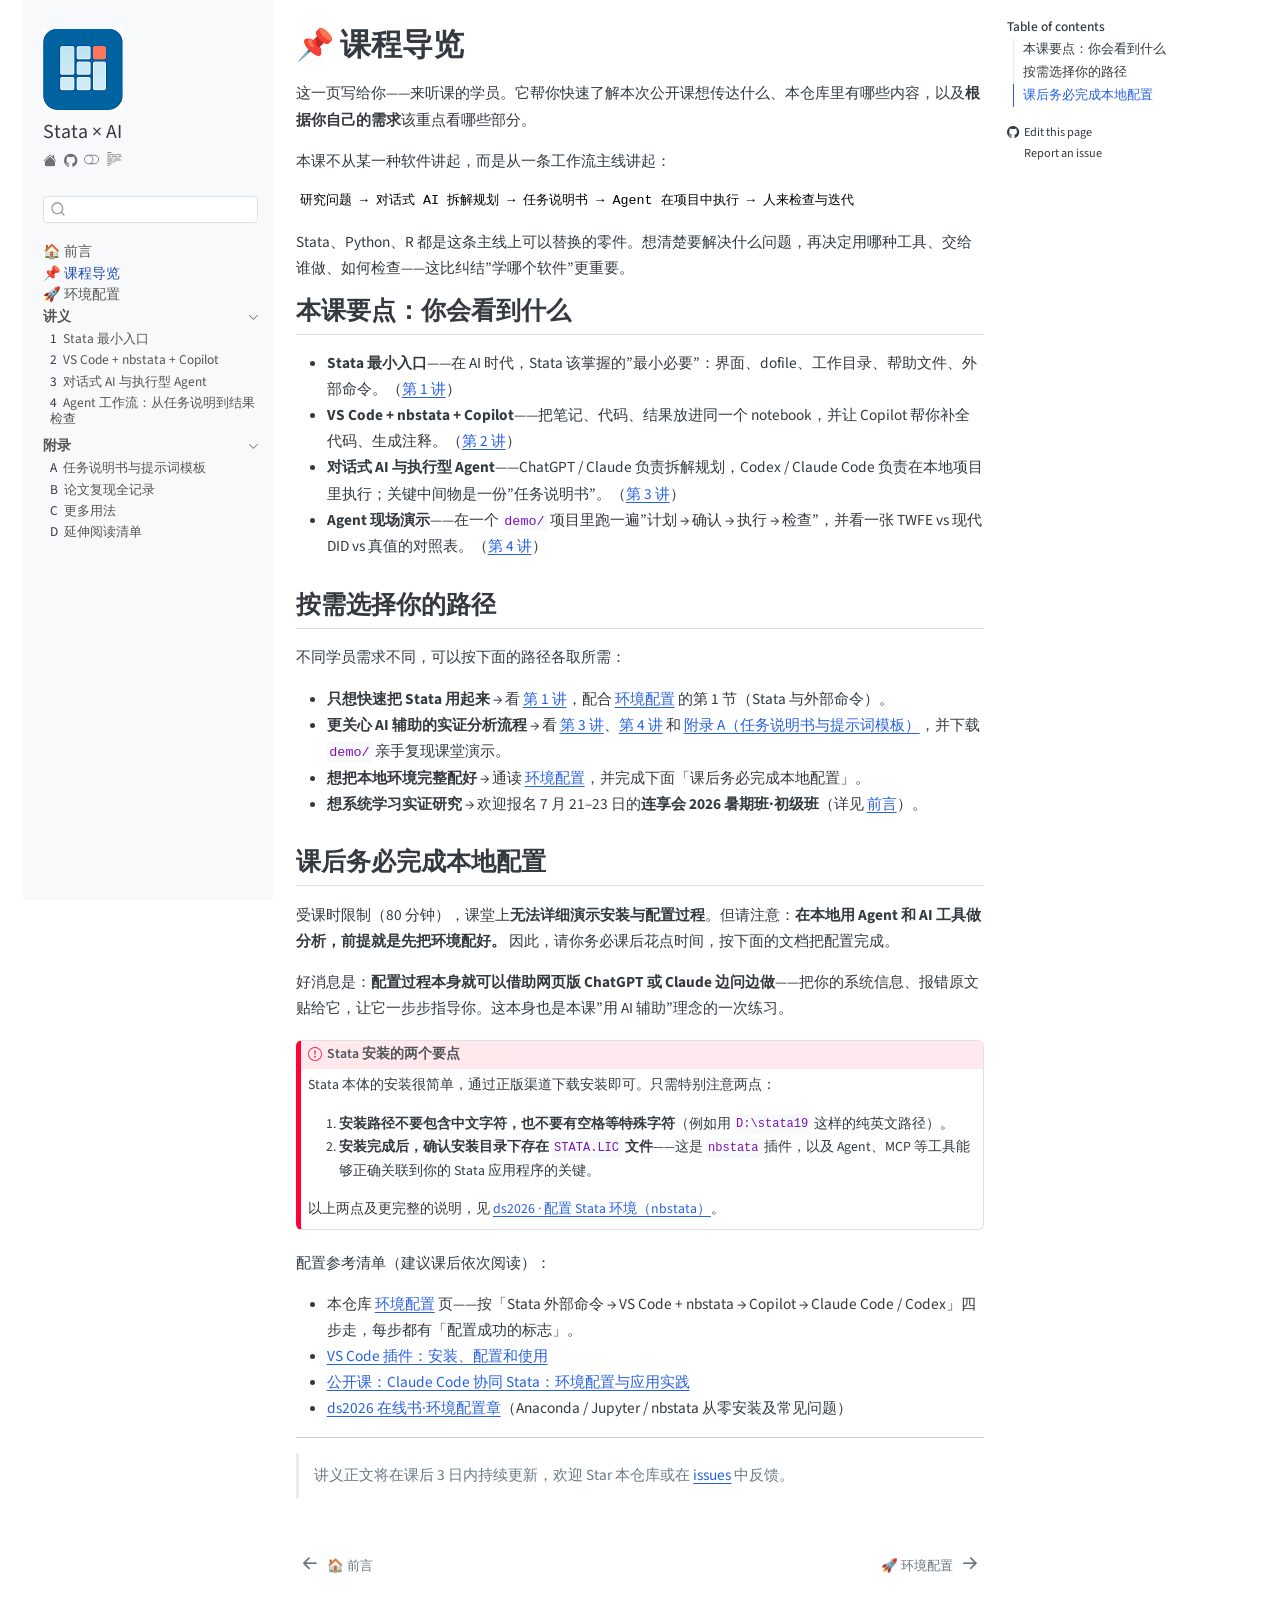
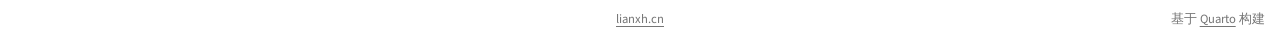
==== docs/outline.html @ dc7266e6 "render：更新 docs（导览/封面/01-04 改稿） Co-Authored-By: Claude Opus 4.8 (1M context) <noreply@anthropic.com>" ====
<!DOCTYPE html>
<html xmlns="http://www.w3.org/1999/xhtml" lang="en" xml:lang="en"><head>

<meta charset="utf-8">
<meta name="generator" content="quarto-1.6.39">

<meta name="viewport" content="width=device-width, initial-scale=1.0, user-scalable=yes">


<title>📌 课程导览 – Stata 简介与 AI 辅助实证</title>
<style>
code{white-space: pre-wrap;}
span.smallcaps{font-variant: small-caps;}
div.columns{display: flex; gap: min(4vw, 1.5em);}
div.column{flex: auto; overflow-x: auto;}
div.hanging-indent{margin-left: 1.5em; text-indent: -1.5em;}
ul.task-list{list-style: none;}
ul.task-list li input[type="checkbox"] {
  width: 0.8em;
  margin: 0 0.8em 0.2em -1em; /* quarto-specific, see https://github.com/quarto-dev/quarto-cli/issues/4556 */ 
  vertical-align: middle;
}
</style>


<script src="site_libs/quarto-nav/quarto-nav.js"></script>
<script src="site_libs/quarto-nav/headroom.min.js"></script>
<script src="site_libs/clipboard/clipboard.min.js"></script>
<script src="site_libs/quarto-search/autocomplete.umd.js"></script>
<script src="site_libs/quarto-search/fuse.min.js"></script>
<script src="site_libs/quarto-search/quarto-search.js"></script>
<meta name="quarto:offset" content="./">
<link href="./settings.html" rel="next">
<link href="./index.html" rel="prev">
<link href="./images/book-logo.png" rel="icon" type="image/png">
<script src="site_libs/quarto-html/quarto.js"></script>
<script src="site_libs/quarto-html/popper.min.js"></script>
<script src="site_libs/quarto-html/tippy.umd.min.js"></script>
<script src="site_libs/quarto-html/anchor.min.js"></script>
<link href="site_libs/quarto-html/tippy.css" rel="stylesheet">
<link href="site_libs/quarto-html/quarto-syntax-highlighting-e8fb9d25728d58bfeac61b497e4a6629.css" rel="stylesheet" class="quarto-color-scheme" id="quarto-text-highlighting-styles">
<link href="site_libs/quarto-html/quarto-syntax-highlighting-dark-57a92833092fd6dc0d7710b6bdfff9c5.css" rel="prefetch" class="quarto-color-scheme quarto-color-alternate" id="quarto-text-highlighting-styles">
<script src="site_libs/bootstrap/bootstrap.min.js"></script>
<link href="site_libs/bootstrap/bootstrap-icons.css" rel="stylesheet">
<link href="site_libs/bootstrap/bootstrap-7ef202e96c563d31d9e5226e4d6cabf9.min.css" rel="stylesheet" append-hash="true" class="quarto-color-scheme" id="quarto-bootstrap" data-mode="light">
<link href="site_libs/bootstrap/bootstrap-dark-490ba4e843cb1303a232ed0c676384f2.min.css" rel="prefetch" append-hash="true" class="quarto-color-scheme quarto-color-alternate" id="quarto-bootstrap" data-mode="dark">
<script id="quarto-search-options" type="application/json">{
  "location": "sidebar",
  "copy-button": false,
  "collapse-after": 3,
  "panel-placement": "start",
  "type": "textbox",
  "limit": 50,
  "keyboard-shortcut": [
    "f",
    "/",
    "s"
  ],
  "show-item-context": false,
  "language": {
    "search-no-results-text": "No results",
    "search-matching-documents-text": "matching documents",
    "search-copy-link-title": "Copy link to search",
    "search-hide-matches-text": "Hide additional matches",
    "search-more-match-text": "more match in this document",
    "search-more-matches-text": "more matches in this document",
    "search-clear-button-title": "Clear",
    "search-text-placeholder": "",
    "search-detached-cancel-button-title": "Cancel",
    "search-submit-button-title": "Submit",
    "search-label": "Search"
  }
}</script>


<link rel="stylesheet" href="styles.css">
</head>

<body class="nav-sidebar floating">

<div id="quarto-search-results"></div>
  <header id="quarto-header" class="headroom fixed-top">
  <nav class="quarto-secondary-nav">
    <div class="container-fluid d-flex">
      <button type="button" class="quarto-btn-toggle btn" data-bs-toggle="collapse" role="button" data-bs-target=".quarto-sidebar-collapse-item" aria-controls="quarto-sidebar" aria-expanded="false" aria-label="Toggle sidebar navigation" onclick="if (window.quartoToggleHeadroom) { window.quartoToggleHeadroom(); }">
        <i class="bi bi-layout-text-sidebar-reverse"></i>
      </button>
        <nav class="quarto-page-breadcrumbs" aria-label="breadcrumb"><ol class="breadcrumb"><li class="breadcrumb-item"><a href="./outline.html">📌 课程导览</a></li></ol></nav>
        <a class="flex-grow-1" role="navigation" data-bs-toggle="collapse" data-bs-target=".quarto-sidebar-collapse-item" aria-controls="quarto-sidebar" aria-expanded="false" aria-label="Toggle sidebar navigation" onclick="if (window.quartoToggleHeadroom) { window.quartoToggleHeadroom(); }">      
        </a>
      <button type="button" class="btn quarto-search-button" aria-label="Search" onclick="window.quartoOpenSearch();">
        <i class="bi bi-search"></i>
      </button>
    </div>
  </nav>
</header>
<!-- content -->
<div id="quarto-content" class="quarto-container page-columns page-rows-contents page-layout-article">
<!-- sidebar -->
  <nav id="quarto-sidebar" class="sidebar collapse collapse-horizontal quarto-sidebar-collapse-item sidebar-navigation floating overflow-auto">
    <div class="pt-lg-2 mt-2 text-left sidebar-header sidebar-header-stacked">
      <a href="https://lianxhcn.github.io/stata-ai/" class="sidebar-logo-link">
      <img src="./images/book-logo.png" alt="" class="sidebar-logo py-0 d-lg-inline d-none">
      </a>
    <div class="sidebar-title mb-0 py-0">
      <a href="./">Stata × AI</a> 
        <div class="sidebar-tools-main tools-wide">
    <a href="https://www.lianxh.cn" title="" class="quarto-navigation-tool px-1" aria-label=""><i class="bi bi-house-fill"></i></a>
    <a href="https://github.com/lianxhcn/stata-ai" title="Source Code" class="quarto-navigation-tool px-1" aria-label="Source Code"><i class="bi bi-github"></i></a>
  <a href="" class="quarto-color-scheme-toggle quarto-navigation-tool  px-1" onclick="window.quartoToggleColorScheme(); return false;" title="Toggle dark mode"><i class="bi"></i></a>
  <a href="" class="quarto-reader-toggle quarto-navigation-tool px-1" onclick="window.quartoToggleReader(); return false;" title="Toggle reader mode">
  <div class="quarto-reader-toggle-btn">
  <i class="bi"></i>
  </div>
</a>
</div>
    </div>
      </div>
        <div class="mt-2 flex-shrink-0 align-items-center">
        <div class="sidebar-search">
        <div id="quarto-search" class="" title="Search"></div>
        </div>
        </div>
    <div class="sidebar-menu-container"> 
    <ul class="list-unstyled mt-1">
        <li class="sidebar-item">
  <div class="sidebar-item-container"> 
  <a href="./index.html" class="sidebar-item-text sidebar-link">
 <span class="menu-text">🏠 前言</span></a>
  </div>
</li>
        <li class="sidebar-item">
  <div class="sidebar-item-container"> 
  <a href="./outline.html" class="sidebar-item-text sidebar-link active">
 <span class="menu-text">📌 课程导览</span></a>
  </div>
</li>
        <li class="sidebar-item">
  <div class="sidebar-item-container"> 
  <a href="./settings.html" class="sidebar-item-text sidebar-link">
 <span class="menu-text">🚀 环境配置</span></a>
  </div>
</li>
        <li class="sidebar-item sidebar-item-section">
      <div class="sidebar-item-container"> 
            <a class="sidebar-item-text sidebar-link text-start" data-bs-toggle="collapse" data-bs-target="#quarto-sidebar-section-1" role="navigation" aria-expanded="true">
 <span class="menu-text"><strong>讲义</strong></span></a>
          <a class="sidebar-item-toggle text-start" data-bs-toggle="collapse" data-bs-target="#quarto-sidebar-section-1" role="navigation" aria-expanded="true" aria-label="Toggle section">
            <i class="bi bi-chevron-right ms-2"></i>
          </a> 
      </div>
      <ul id="quarto-sidebar-section-1" class="collapse list-unstyled sidebar-section depth1 show">  
          <li class="sidebar-item">
  <div class="sidebar-item-container"> 
  <a href="./lectures/01_stata_basics.html" class="sidebar-item-text sidebar-link">
 <span class="menu-text"><span class="chapter-number">1</span>&nbsp; <span class="chapter-title">Stata 最小入口</span></span></a>
  </div>
</li>
          <li class="sidebar-item">
  <div class="sidebar-item-container"> 
  <a href="./lectures/02_vscode_nbstata.html" class="sidebar-item-text sidebar-link">
 <span class="menu-text"><span class="chapter-number">2</span>&nbsp; <span class="chapter-title">VS Code + nbstata + Copilot</span></span></a>
  </div>
</li>
          <li class="sidebar-item">
  <div class="sidebar-item-container"> 
  <a href="./lectures/03_ai_vs_agent.html" class="sidebar-item-text sidebar-link">
 <span class="menu-text"><span class="chapter-number">3</span>&nbsp; <span class="chapter-title">对话式 AI 与执行型 Agent</span></span></a>
  </div>
</li>
          <li class="sidebar-item">
  <div class="sidebar-item-container"> 
  <a href="./lectures/04_agent_workflow.html" class="sidebar-item-text sidebar-link">
 <span class="menu-text"><span class="chapter-number">4</span>&nbsp; <span class="chapter-title">Agent 工作流：从任务说明到结果检查</span></span></a>
  </div>
</li>
      </ul>
  </li>
        <li class="sidebar-item sidebar-item-section">
      <div class="sidebar-item-container"> 
            <a class="sidebar-item-text sidebar-link text-start" data-bs-toggle="collapse" data-bs-target="#quarto-sidebar-section-2" role="navigation" aria-expanded="true">
 <span class="menu-text">附录</span></a>
          <a class="sidebar-item-toggle text-start" data-bs-toggle="collapse" data-bs-target="#quarto-sidebar-section-2" role="navigation" aria-expanded="true" aria-label="Toggle section">
            <i class="bi bi-chevron-right ms-2"></i>
          </a> 
      </div>
      <ul id="quarto-sidebar-section-2" class="collapse list-unstyled sidebar-section depth1 show">  
          <li class="sidebar-item">
  <div class="sidebar-item-container"> 
  <a href="./appendix/A_prompt_templates.html" class="sidebar-item-text sidebar-link">
 <span class="menu-text"><span class="chapter-number">A</span>&nbsp; <span class="chapter-title">任务说明书与提示词模板</span></span></a>
  </div>
</li>
          <li class="sidebar-item">
  <div class="sidebar-item-container"> 
  <a href="./appendix/B_replication.html" class="sidebar-item-text sidebar-link">
 <span class="menu-text"><span class="chapter-number">B</span>&nbsp; <span class="chapter-title">论文复现全记录</span></span></a>
  </div>
</li>
          <li class="sidebar-item">
  <div class="sidebar-item-container"> 
  <a href="./appendix/C_more_usage.html" class="sidebar-item-text sidebar-link">
 <span class="menu-text"><span class="chapter-number">C</span>&nbsp; <span class="chapter-title">更多用法</span></span></a>
  </div>
</li>
          <li class="sidebar-item">
  <div class="sidebar-item-container"> 
  <a href="./appendix/D_reading_list.html" class="sidebar-item-text sidebar-link">
 <span class="menu-text"><span class="chapter-number">D</span>&nbsp; <span class="chapter-title">延伸阅读清单</span></span></a>
  </div>
</li>
      </ul>
  </li>
    </ul>
    </div>
</nav>
<div id="quarto-sidebar-glass" class="quarto-sidebar-collapse-item" data-bs-toggle="collapse" data-bs-target=".quarto-sidebar-collapse-item"></div>
<!-- margin-sidebar -->
    <div id="quarto-margin-sidebar" class="sidebar margin-sidebar">
        <nav id="TOC" role="doc-toc" class="toc-active">
    <h2 id="toc-title">Table of contents</h2>
   
  <ul>
  <li><a href="#本课要点你会看到什么" id="toc-本课要点你会看到什么" class="nav-link active" data-scroll-target="#本课要点你会看到什么">本课要点：你会看到什么</a></li>
  <li><a href="#按需选择你的路径" id="toc-按需选择你的路径" class="nav-link" data-scroll-target="#按需选择你的路径">按需选择你的路径</a></li>
  <li><a href="#课后务必完成本地配置" id="toc-课后务必完成本地配置" class="nav-link" data-scroll-target="#课后务必完成本地配置">课后务必完成本地配置</a></li>
  </ul>
<div class="toc-actions"><ul><li><a href="https://github.com/lianxhcn/stata-ai/edit/main/outline.qmd" class="toc-action"><i class="bi bi-github"></i>Edit this page</a></li><li><a href="https://github.com/lianxhcn/stata-ai/issues/new" class="toc-action"><i class="bi empty"></i>Report an issue</a></li></ul></div></nav>
    </div>
<!-- main -->
<main class="content" id="quarto-document-content">

<header id="title-block-header" class="quarto-title-block default">
<div class="quarto-title">
<h1 class="title">📌 课程导览</h1>
</div>



<div class="quarto-title-meta">

    
  
    
  </div>
  


</header>


<p>这一页写给你——来听课的学员。它帮你快速了解本次公开课想传达什么、本仓库里有哪些内容，以及<strong>根据你自己的需求</strong>该重点看哪些部分。</p>
<p>本课不从某一种软件讲起，而是从一条工作流主线讲起：</p>
<pre class="text"><code>研究问题 → 对话式 AI 拆解规划 → 任务说明书 → Agent 在项目中执行 → 人来检查与迭代</code></pre>
<p>Stata、Python、R 都是这条主线上可以替换的零件。想清楚要解决什么问题，再决定用哪种工具、交给谁做、如何检查——这比纠结”学哪个软件”更重要。</p>
<section id="本课要点你会看到什么" class="level2">
<h2 class="anchored" data-anchor-id="本课要点你会看到什么">本课要点：你会看到什么</h2>
<ul>
<li><strong>Stata 最小入口</strong>——在 AI 时代，Stata 该掌握的”最小必要”：界面、dofile、工作目录、帮助文件、外部命令。（<a href="./lectures/01_stata_basics.html">第 1 讲</a>）</li>
<li><strong>VS Code + nbstata + Copilot</strong>——把笔记、代码、结果放进同一个 notebook，并让 Copilot 帮你补全代码、生成注释。（<a href="./lectures/02_vscode_nbstata.html">第 2 讲</a>）</li>
<li><strong>对话式 AI 与执行型 Agent</strong>——ChatGPT / Claude 负责拆解规划，Codex / Claude Code 负责在本地项目里执行；关键中间物是一份”任务说明书”。（<a href="./lectures/03_ai_vs_agent.html">第 3 讲</a>）</li>
<li><strong>Agent 现场演示</strong>——在一个 <code>demo/</code> 项目里跑一遍”计划 → 确认 → 执行 → 检查”，并看一张 TWFE vs 现代 DID vs 真值的对照表。（<a href="./lectures/04_agent_workflow.html">第 4 讲</a>）</li>
</ul>
</section>
<section id="按需选择你的路径" class="level2">
<h2 class="anchored" data-anchor-id="按需选择你的路径">按需选择你的路径</h2>
<p>不同学员需求不同，可以按下面的路径各取所需：</p>
<ul>
<li><strong>只想快速把 Stata 用起来</strong> → 看 <a href="./lectures/01_stata_basics.html">第 1 讲</a>，配合 <a href="./settings.html">环境配置</a> 的第 1 节（Stata 与外部命令）。</li>
<li><strong>更关心 AI 辅助的实证分析流程</strong> → 看 <a href="./lectures/03_ai_vs_agent.html">第 3 讲</a>、<a href="./lectures/04_agent_workflow.html">第 4 讲</a> 和 <a href="./appendix/A_prompt_templates.html">附录 A（任务说明书与提示词模板）</a>，并下载 <code>demo/</code> 亲手复现课堂演示。</li>
<li><strong>想把本地环境完整配好</strong> → 通读 <a href="./settings.html">环境配置</a>，并完成下面「课后务必完成本地配置」。</li>
<li><strong>想系统学习实证研究</strong> → 欢迎报名 7 月 21–23 日的<strong>连享会 2026 暑期班·初级班</strong>（详见 <a href="./index.html">前言</a>）。</li>
</ul>
</section>
<section id="课后务必完成本地配置" class="level2">
<h2 class="anchored" data-anchor-id="课后务必完成本地配置">课后务必完成本地配置</h2>
<p>受课时限制（80 分钟），课堂上<strong>无法详细演示安装与配置过程</strong>。但请注意：<strong>在本地用 Agent 和 AI 工具做分析，前提就是先把环境配好。</strong> 因此，请你务必课后花点时间，按下面的文档把配置完成。</p>
<p>好消息是：<strong>配置过程本身就可以借助网页版 ChatGPT 或 Claude 边问边做</strong>——把你的系统信息、报错原文贴给它，让它一步步指导你。这本身也是本课”用 AI 辅助”理念的一次练习。</p>
<div class="callout callout-style-default callout-important callout-titled">
<div class="callout-header d-flex align-content-center">
<div class="callout-icon-container">
<i class="callout-icon"></i>
</div>
<div class="callout-title-container flex-fill">
Stata 安装的两个要点
</div>
</div>
<div class="callout-body-container callout-body">
<p>Stata 本体的安装很简单，通过正版渠道下载安装即可。只需特别注意两点：</p>
<ol type="1">
<li><strong>安装路径不要包含中文字符，也不要有空格等特殊字符</strong>（例如用 <code>D:\stata19</code> 这样的纯英文路径）。</li>
<li><strong>安装完成后，确认安装目录下存在 <code>STATA.LIC</code> 文件</strong>——这是 <code>nbstata</code> 插件，以及 Agent、MCP 等工具能够正确关联到你的 Stata 应用程序的关键。</li>
</ol>
<p>以上两点及更完整的说明，见 <a href="https://lianxhcn.github.io/ds2026/Lecture/00-setup/01_01_install_anaconda.html#%E9%85%8D%E7%BD%AE-stata-%E7%8E%AF%E5%A2%83nbstata">ds2026 · 配置 Stata 环境（nbstata）</a>。</p>
</div>
</div>
<p>配置参考清单（建议课后依次阅读）：</p>
<ul>
<li>本仓库 <a href="./settings.html">环境配置</a> 页——按「Stata 外部命令 → VS Code + nbstata → Copilot → Claude Code / Codex」四步走，每步都有「配置成功的标志」。</li>
<li><a href="https://www.lianxh.cn/details/1490.html">VS Code 插件：安装、配置和使用</a></li>
<li><a href="https://www.lianxh.cn/details/1767.html">公开课：Claude Code 协同 Stata：环境配置与应用实践</a></li>
<li><a href="https://lianxhcn.github.io/ds2026/">ds2026 在线书·环境配置章</a>（Anaconda / Jupyter / nbstata 从零安装及常见问题）</li>
</ul>
<hr>
<blockquote class="blockquote">
<p>讲义正文将在课后 3 日内持续更新，欢迎 Star 本仓库或在 <a href="https://github.com/lianxhcn/stata-ai/issues">issues</a> 中反馈。</p>
</blockquote>


</section>

</main> <!-- /main -->
<script id="quarto-html-after-body" type="application/javascript">
window.document.addEventListener("DOMContentLoaded", function (event) {
  const toggleBodyColorMode = (bsSheetEl) => {
    const mode = bsSheetEl.getAttribute("data-mode");
    const bodyEl = window.document.querySelector("body");
    if (mode === "dark") {
      bodyEl.classList.add("quarto-dark");
      bodyEl.classList.remove("quarto-light");
    } else {
      bodyEl.classList.add("quarto-light");
      bodyEl.classList.remove("quarto-dark");
    }
  }
  const toggleBodyColorPrimary = () => {
    const bsSheetEl = window.document.querySelector("link#quarto-bootstrap");
    if (bsSheetEl) {
      toggleBodyColorMode(bsSheetEl);
    }
  }
  toggleBodyColorPrimary();  
  const disableStylesheet = (stylesheets) => {
    for (let i=0; i < stylesheets.length; i++) {
      const stylesheet = stylesheets[i];
      stylesheet.rel = 'prefetch';
    }
  }
  const enableStylesheet = (stylesheets) => {
    for (let i=0; i < stylesheets.length; i++) {
      const stylesheet = stylesheets[i];
      stylesheet.rel = 'stylesheet';
    }
  }
  const manageTransitions = (selector, allowTransitions) => {
    const els = window.document.querySelectorAll(selector);
    for (let i=0; i < els.length; i++) {
      const el = els[i];
      if (allowTransitions) {
        el.classList.remove('notransition');
      } else {
        el.classList.add('notransition');
      }
    }
  }
  const toggleGiscusIfUsed = (isAlternate, darkModeDefault) => {
    const baseTheme = document.querySelector('#giscus-base-theme')?.value ?? 'light';
    const alternateTheme = document.querySelector('#giscus-alt-theme')?.value ?? 'dark';
    let newTheme = '';
    if(darkModeDefault) {
      newTheme = isAlternate ? baseTheme : alternateTheme;
    } else {
      newTheme = isAlternate ? alternateTheme : baseTheme;
    }
    const changeGiscusTheme = () => {
      // From: https://github.com/giscus/giscus/issues/336
      const sendMessage = (message) => {
        const iframe = document.querySelector('iframe.giscus-frame');
        if (!iframe) return;
        iframe.contentWindow.postMessage({ giscus: message }, 'https://giscus.app');
      }
      sendMessage({
        setConfig: {
          theme: newTheme
        }
      });
    }
    const isGiscussLoaded = window.document.querySelector('iframe.giscus-frame') !== null;
    if (isGiscussLoaded) {
      changeGiscusTheme();
    }
  }
  const toggleColorMode = (alternate) => {
    // Switch the stylesheets
    const alternateStylesheets = window.document.querySelectorAll('link.quarto-color-scheme.quarto-color-alternate');
    manageTransitions('#quarto-margin-sidebar .nav-link', false);
    if (alternate) {
      enableStylesheet(alternateStylesheets);
      for (const sheetNode of alternateStylesheets) {
        if (sheetNode.id === "quarto-bootstrap") {
          toggleBodyColorMode(sheetNode);
        }
      }
    } else {
      disableStylesheet(alternateStylesheets);
      toggleBodyColorPrimary();
    }
    manageTransitions('#quarto-margin-sidebar .nav-link', true);
    // Switch the toggles
    const toggles = window.document.querySelectorAll('.quarto-color-scheme-toggle');
    for (let i=0; i < toggles.length; i++) {
      const toggle = toggles[i];
      if (toggle) {
        if (alternate) {
          toggle.classList.add("alternate");     
        } else {
          toggle.classList.remove("alternate");
        }
      }
    }
    // Hack to workaround the fact that safari doesn't
    // properly recolor the scrollbar when toggling (#1455)
    if (navigator.userAgent.indexOf('Safari') > 0 && navigator.userAgent.indexOf('Chrome') == -1) {
      manageTransitions("body", false);
      window.scrollTo(0, 1);
      setTimeout(() => {
        window.scrollTo(0, 0);
        manageTransitions("body", true);
      }, 40);  
    }
  }
  const isFileUrl = () => { 
    return window.location.protocol === 'file:';
  }
  const hasAlternateSentinel = () => {  
    let styleSentinel = getColorSchemeSentinel();
    if (styleSentinel !== null) {
      return styleSentinel === "alternate";
    } else {
      return false;
    }
  }
  const setStyleSentinel = (alternate) => {
    const value = alternate ? "alternate" : "default";
    if (!isFileUrl()) {
      window.localStorage.setItem("quarto-color-scheme", value);
    } else {
      localAlternateSentinel = value;
    }
  }
  const getColorSchemeSentinel = () => {
    if (!isFileUrl()) {
      const storageValue = window.localStorage.getItem("quarto-color-scheme");
      return storageValue != null ? storageValue : localAlternateSentinel;
    } else {
      return localAlternateSentinel;
    }
  }
  const darkModeDefault = false;
  let localAlternateSentinel = darkModeDefault ? 'alternate' : 'default';
  // Dark / light mode switch
  window.quartoToggleColorScheme = () => {
    // Read the current dark / light value 
    let toAlternate = !hasAlternateSentinel();
    toggleColorMode(toAlternate);
    setStyleSentinel(toAlternate);
    toggleGiscusIfUsed(toAlternate, darkModeDefault);
  };
  // Ensure there is a toggle, if there isn't float one in the top right
  if (window.document.querySelector('.quarto-color-scheme-toggle') === null) {
    const a = window.document.createElement('a');
    a.classList.add('top-right');
    a.classList.add('quarto-color-scheme-toggle');
    a.href = "";
    a.onclick = function() { try { window.quartoToggleColorScheme(); } catch {} return false; };
    const i = window.document.createElement("i");
    i.classList.add('bi');
    a.appendChild(i);
    window.document.body.appendChild(a);
  }
  // Switch to dark mode if need be
  if (hasAlternateSentinel()) {
    toggleColorMode(true);
  } else {
    toggleColorMode(false);
  }
  const icon = "";
  const anchorJS = new window.AnchorJS();
  anchorJS.options = {
    placement: 'right',
    icon: icon
  };
  anchorJS.add('.anchored');
  const isCodeAnnotation = (el) => {
    for (const clz of el.classList) {
      if (clz.startsWith('code-annotation-')) {                     
        return true;
      }
    }
    return false;
  }
  const onCopySuccess = function(e) {
    // button target
    const button = e.trigger;
    // don't keep focus
    button.blur();
    // flash "checked"
    button.classList.add('code-copy-button-checked');
    var currentTitle = button.getAttribute("title");
    button.setAttribute("title", "Copied!");
    let tooltip;
    if (window.bootstrap) {
      button.setAttribute("data-bs-toggle", "tooltip");
      button.setAttribute("data-bs-placement", "left");
      button.setAttribute("data-bs-title", "Copied!");
      tooltip = new bootstrap.Tooltip(button, 
        { trigger: "manual", 
          customClass: "code-copy-button-tooltip",
          offset: [0, -8]});
      tooltip.show();    
    }
    setTimeout(function() {
      if (tooltip) {
        tooltip.hide();
        button.removeAttribute("data-bs-title");
        button.removeAttribute("data-bs-toggle");
        button.removeAttribute("data-bs-placement");
      }
      button.setAttribute("title", currentTitle);
      button.classList.remove('code-copy-button-checked');
    }, 1000);
    // clear code selection
    e.clearSelection();
  }
  const getTextToCopy = function(trigger) {
      const codeEl = trigger.previousElementSibling.cloneNode(true);
      for (const childEl of codeEl.children) {
        if (isCodeAnnotation(childEl)) {
          childEl.remove();
        }
      }
      return codeEl.innerText;
  }
  const clipboard = new window.ClipboardJS('.code-copy-button:not([data-in-quarto-modal])', {
    text: getTextToCopy
  });
  clipboard.on('success', onCopySuccess);
  if (window.document.getElementById('quarto-embedded-source-code-modal')) {
    const clipboardModal = new window.ClipboardJS('.code-copy-button[data-in-quarto-modal]', {
      text: getTextToCopy,
      container: window.document.getElementById('quarto-embedded-source-code-modal')
    });
    clipboardModal.on('success', onCopySuccess);
  }
    var localhostRegex = new RegExp(/^(?:http|https):\/\/localhost\:?[0-9]*\//);
    var mailtoRegex = new RegExp(/^mailto:/);
      var filterRegex = new RegExp("https:\/\/lianxhcn\.github\.io\/stata-ai\/");
    var isInternal = (href) => {
        return filterRegex.test(href) || localhostRegex.test(href) || mailtoRegex.test(href);
    }
    // Inspect non-navigation links and adorn them if external
 	var links = window.document.querySelectorAll('a[href]:not(.nav-link):not(.navbar-brand):not(.toc-action):not(.sidebar-link):not(.sidebar-item-toggle):not(.pagination-link):not(.no-external):not([aria-hidden]):not(.dropdown-item):not(.quarto-navigation-tool):not(.about-link)');
    for (var i=0; i<links.length; i++) {
      const link = links[i];
      if (!isInternal(link.href)) {
        // undo the damage that might have been done by quarto-nav.js in the case of
        // links that we want to consider external
        if (link.dataset.originalHref !== undefined) {
          link.href = link.dataset.originalHref;
        }
          // target, if specified
          link.setAttribute("target", "_blank");
          if (link.getAttribute("rel") === null) {
            link.setAttribute("rel", "noopener");
          }
      }
    }
  function tippyHover(el, contentFn, onTriggerFn, onUntriggerFn) {
    const config = {
      allowHTML: true,
      maxWidth: 500,
      delay: 100,
      arrow: false,
      appendTo: function(el) {
          return el.parentElement;
      },
      interactive: true,
      interactiveBorder: 10,
      theme: 'quarto',
      placement: 'bottom-start',
    };
    if (contentFn) {
      config.content = contentFn;
    }
    if (onTriggerFn) {
      config.onTrigger = onTriggerFn;
    }
    if (onUntriggerFn) {
      config.onUntrigger = onUntriggerFn;
    }
    window.tippy(el, config); 
  }
  const noterefs = window.document.querySelectorAll('a[role="doc-noteref"]');
  for (var i=0; i<noterefs.length; i++) {
    const ref = noterefs[i];
    tippyHover(ref, function() {
      // use id or data attribute instead here
      let href = ref.getAttribute('data-footnote-href') || ref.getAttribute('href');
      try { href = new URL(href).hash; } catch {}
      const id = href.replace(/^#\/?/, "");
      const note = window.document.getElementById(id);
      if (note) {
        return note.innerHTML;
      } else {
        return "";
      }
    });
  }
  const xrefs = window.document.querySelectorAll('a.quarto-xref');
  const processXRef = (id, note) => {
    // Strip column container classes
    const stripColumnClz = (el) => {
      el.classList.remove("page-full", "page-columns");
      if (el.children) {
        for (const child of el.children) {
          stripColumnClz(child);
        }
      }
    }
    stripColumnClz(note)
    if (id === null || id.startsWith('sec-')) {
      // Special case sections, only their first couple elements
      const container = document.createElement("div");
      if (note.children && note.children.length > 2) {
        container.appendChild(note.children[0].cloneNode(true));
        for (let i = 1; i < note.children.length; i++) {
          const child = note.children[i];
          if (child.tagName === "P" && child.innerText === "") {
            continue;
          } else {
            container.appendChild(child.cloneNode(true));
            break;
          }
        }
        if (window.Quarto?.typesetMath) {
          window.Quarto.typesetMath(container);
        }
        return container.innerHTML
      } else {
        if (window.Quarto?.typesetMath) {
          window.Quarto.typesetMath(note);
        }
        return note.innerHTML;
      }
    } else {
      // Remove any anchor links if they are present
      const anchorLink = note.querySelector('a.anchorjs-link');
      if (anchorLink) {
        anchorLink.remove();
      }
      if (window.Quarto?.typesetMath) {
        window.Quarto.typesetMath(note);
      }
      if (note.classList.contains("callout")) {
        return note.outerHTML;
      } else {
        return note.innerHTML;
      }
    }
  }
  for (var i=0; i<xrefs.length; i++) {
    const xref = xrefs[i];
    tippyHover(xref, undefined, function(instance) {
      instance.disable();
      let url = xref.getAttribute('href');
      let hash = undefined; 
      if (url.startsWith('#')) {
        hash = url;
      } else {
        try { hash = new URL(url).hash; } catch {}
      }
      if (hash) {
        const id = hash.replace(/^#\/?/, "");
        const note = window.document.getElementById(id);
        if (note !== null) {
          try {
            const html = processXRef(id, note.cloneNode(true));
            instance.setContent(html);
          } finally {
            instance.enable();
            instance.show();
          }
        } else {
          // See if we can fetch this
          fetch(url.split('#')[0])
          .then(res => res.text())
          .then(html => {
            const parser = new DOMParser();
            const htmlDoc = parser.parseFromString(html, "text/html");
            const note = htmlDoc.getElementById(id);
            if (note !== null) {
              const html = processXRef(id, note);
              instance.setContent(html);
            } 
          }).finally(() => {
            instance.enable();
            instance.show();
          });
        }
      } else {
        // See if we can fetch a full url (with no hash to target)
        // This is a special case and we should probably do some content thinning / targeting
        fetch(url)
        .then(res => res.text())
        .then(html => {
          const parser = new DOMParser();
          const htmlDoc = parser.parseFromString(html, "text/html");
          const note = htmlDoc.querySelector('main.content');
          if (note !== null) {
            // This should only happen for chapter cross references
            // (since there is no id in the URL)
            // remove the first header
            if (note.children.length > 0 && note.children[0].tagName === "HEADER") {
              note.children[0].remove();
            }
            const html = processXRef(null, note);
            instance.setContent(html);
          } 
        }).finally(() => {
          instance.enable();
          instance.show();
        });
      }
    }, function(instance) {
    });
  }
      let selectedAnnoteEl;
      const selectorForAnnotation = ( cell, annotation) => {
        let cellAttr = 'data-code-cell="' + cell + '"';
        let lineAttr = 'data-code-annotation="' +  annotation + '"';
        const selector = 'span[' + cellAttr + '][' + lineAttr + ']';
        return selector;
      }
      const selectCodeLines = (annoteEl) => {
        const doc = window.document;
        const targetCell = annoteEl.getAttribute("data-target-cell");
        const targetAnnotation = annoteEl.getAttribute("data-target-annotation");
        const annoteSpan = window.document.querySelector(selectorForAnnotation(targetCell, targetAnnotation));
        const lines = annoteSpan.getAttribute("data-code-lines").split(",");
        const lineIds = lines.map((line) => {
          return targetCell + "-" + line;
        })
        let top = null;
        let height = null;
        let parent = null;
        if (lineIds.length > 0) {
            //compute the position of the single el (top and bottom and make a div)
            const el = window.document.getElementById(lineIds[0]);
            top = el.offsetTop;
            height = el.offsetHeight;
            parent = el.parentElement.parentElement;
          if (lineIds.length > 1) {
            const lastEl = window.document.getElementById(lineIds[lineIds.length - 1]);
            const bottom = lastEl.offsetTop + lastEl.offsetHeight;
            height = bottom - top;
          }
          if (top !== null && height !== null && parent !== null) {
            // cook up a div (if necessary) and position it 
            let div = window.document.getElementById("code-annotation-line-highlight");
            if (div === null) {
              div = window.document.createElement("div");
              div.setAttribute("id", "code-annotation-line-highlight");
              div.style.position = 'absolute';
              parent.appendChild(div);
            }
            div.style.top = top - 2 + "px";
            div.style.height = height + 4 + "px";
            div.style.left = 0;
            let gutterDiv = window.document.getElementById("code-annotation-line-highlight-gutter");
            if (gutterDiv === null) {
              gutterDiv = window.document.createElement("div");
              gutterDiv.setAttribute("id", "code-annotation-line-highlight-gutter");
              gutterDiv.style.position = 'absolute';
              const codeCell = window.document.getElementById(targetCell);
              const gutter = codeCell.querySelector('.code-annotation-gutter');
              gutter.appendChild(gutterDiv);
            }
            gutterDiv.style.top = top - 2 + "px";
            gutterDiv.style.height = height + 4 + "px";
          }
          selectedAnnoteEl = annoteEl;
        }
      };
      const unselectCodeLines = () => {
        const elementsIds = ["code-annotation-line-highlight", "code-annotation-line-highlight-gutter"];
        elementsIds.forEach((elId) => {
          const div = window.document.getElementById(elId);
          if (div) {
            div.remove();
          }
        });
        selectedAnnoteEl = undefined;
      };
        // Handle positioning of the toggle
    window.addEventListener(
      "resize",
      throttle(() => {
        elRect = undefined;
        if (selectedAnnoteEl) {
          selectCodeLines(selectedAnnoteEl);
        }
      }, 10)
    );
    function throttle(fn, ms) {
    let throttle = false;
    let timer;
      return (...args) => {
        if(!throttle) { // first call gets through
            fn.apply(this, args);
            throttle = true;
        } else { // all the others get throttled
            if(timer) clearTimeout(timer); // cancel #2
            timer = setTimeout(() => {
              fn.apply(this, args);
              timer = throttle = false;
            }, ms);
        }
      };
    }
      // Attach click handler to the DT
      const annoteDls = window.document.querySelectorAll('dt[data-target-cell]');
      for (const annoteDlNode of annoteDls) {
        annoteDlNode.addEventListener('click', (event) => {
          const clickedEl = event.target;
          if (clickedEl !== selectedAnnoteEl) {
            unselectCodeLines();
            const activeEl = window.document.querySelector('dt[data-target-cell].code-annotation-active');
            if (activeEl) {
              activeEl.classList.remove('code-annotation-active');
            }
            selectCodeLines(clickedEl);
            clickedEl.classList.add('code-annotation-active');
          } else {
            // Unselect the line
            unselectCodeLines();
            clickedEl.classList.remove('code-annotation-active');
          }
        });
      }
  const findCites = (el) => {
    const parentEl = el.parentElement;
    if (parentEl) {
      const cites = parentEl.dataset.cites;
      if (cites) {
        return {
          el,
          cites: cites.split(' ')
        };
      } else {
        return findCites(el.parentElement)
      }
    } else {
      return undefined;
    }
  };
  var bibliorefs = window.document.querySelectorAll('a[role="doc-biblioref"]');
  for (var i=0; i<bibliorefs.length; i++) {
    const ref = bibliorefs[i];
    const citeInfo = findCites(ref);
    if (citeInfo) {
      tippyHover(citeInfo.el, function() {
        var popup = window.document.createElement('div');
        citeInfo.cites.forEach(function(cite) {
          var citeDiv = window.document.createElement('div');
          citeDiv.classList.add('hanging-indent');
          citeDiv.classList.add('csl-entry');
          var biblioDiv = window.document.getElementById('ref-' + cite);
          if (biblioDiv) {
            citeDiv.innerHTML = biblioDiv.innerHTML;
          }
          popup.appendChild(citeDiv);
        });
        return popup.innerHTML;
      });
    }
  }
});
</script>
<nav class="page-navigation">
  <div class="nav-page nav-page-previous">
      <a href="./index.html" class="pagination-link" aria-label="🏠 前言">
        <i class="bi bi-arrow-left-short"></i> <span class="nav-page-text">🏠 前言</span>
      </a>          
  </div>
  <div class="nav-page nav-page-next">
      <a href="./settings.html" class="pagination-link" aria-label="🚀 环境配置">
        <span class="nav-page-text">🚀 环境配置</span> <i class="bi bi-arrow-right-short"></i>
      </a>
  </div>
</nav>
</div> <!-- /content -->
<footer class="footer">
  <div class="nav-footer">
    <div class="nav-footer-left">
      &nbsp;
    </div>   
    <div class="nav-footer-center">
<p><a href="https://www.lianxh.cn">lianxh.cn</a></p>
<div class="toc-actions d-sm-block d-md-none"><ul><li><a href="https://github.com/lianxhcn/stata-ai/edit/main/outline.qmd" class="toc-action"><i class="bi bi-github"></i>Edit this page</a></li><li><a href="https://github.com/lianxhcn/stata-ai/issues/new" class="toc-action"><i class="bi empty"></i>Report an issue</a></li></ul></div></div>
    <div class="nav-footer-right">
<p>基于 <a href="https://quarto.org/">Quarto</a> 构建</p>
</div>
  </div>
</footer>




</body></html>
---- docs/site_libs/quarto-html/tippy.css ----
.tippy-box[data-animation=fade][data-state=hidden]{opacity:0}[data-tippy-root]{max-width:calc(100vw - 10px)}.tippy-box{position:relative;background-color:#333;color:#fff;border-radius:4px;font-size:14px;line-height:1.4;white-space:normal;outline:0;transition-property:transform,visibility,opacity}.tippy-box[data-placement^=top]>.tippy-arrow{bottom:0}.tippy-box[data-placement^=top]>.tippy-arrow:before{bottom:-7px;left:0;border-width:8px 8px 0;border-top-color:initial;transform-origin:center top}.tippy-box[data-placement^=bottom]>.tippy-arrow{top:0}.tippy-box[data-placement^=bottom]>.tippy-arrow:before{top:-7px;left:0;border-width:0 8px 8px;border-bottom-color:initial;transform-origin:center bottom}.tippy-box[data-placement^=left]>.tippy-arrow{right:0}.tippy-box[data-placement^=left]>.tippy-arrow:before{border-width:8px 0 8px 8px;border-left-color:initial;right:-7px;transform-origin:center left}.tippy-box[data-placement^=right]>.tippy-arrow{left:0}.tippy-box[data-placement^=right]>.tippy-arrow:before{left:-7px;border-width:8px 8px 8px 0;border-right-color:initial;transform-origin:center right}.tippy-box[data-inertia][data-state=visible]{transition-timing-function:cubic-bezier(.54,1.5,.38,1.11)}.tippy-arrow{width:16px;height:16px;color:#333}.tippy-arrow:before{content:"";position:absolute;border-color:transparent;border-style:solid}.tippy-content{position:relative;padding:5px 9px;z-index:1}
---- docs/site_libs/quarto-html/quarto-syntax-highlighting-e8fb9d25728d58bfeac61b497e4a6629.css ----
/* quarto syntax highlight colors */
:root {
  --quarto-hl-al-color: #95da4c;
  --quarto-hl-an-color: #50a14f;
  --quarto-hl-at-color: #a626a4;
  --quarto-hl-bn-color: #986801;
  --quarto-hl-bu-color: #a626a4;
  --quarto-hl-ch-color: #50a14f;
  --quarto-hl-co-color: #a0a1a7;
  --quarto-hl-cv-color: #e45649;
  --quarto-hl-cn-color: #986801;
  --quarto-hl-cf-color: #a626a4;
  --quarto-hl-dt-color: #a626a4;
  --quarto-hl-dv-color: #986801;
  --quarto-hl-do-color: #e45649;
  --quarto-hl-er-color: #f44747;
  --quarto-hl-ex-color: #4078f2;
  --quarto-hl-fl-color: #986801;
  --quarto-hl-fu-color: #4078f2;
  --quarto-hl-im-color: #50a14f;
  --quarto-hl-in-color: #c45b00;
  --quarto-hl-kw-color: #a626a4;
  --quarto-hl-op-color: #a626a4;
  --quarto-hl-pp-color: #a626a4;
  --quarto-hl-re-color: #2980b9;
  --quarto-hl-sc-color: #0184bc;
  --quarto-hl-ss-color: #da4453;
  --quarto-hl-st-color: #50a14f;
  --quarto-hl-va-color: #e45649;
  --quarto-hl-vs-color: #da4453;
  --quarto-hl-wa-color: #da4453;
}

/* other quarto variables */
:root {
  --quarto-font-monospace: SFMono-Regular, Menlo, Monaco, Consolas, "Liberation Mono", "Courier New", monospace;
}

code span.al {
  background-color: #4d1f24;
  font-weight: bold;
  color: #95da4c;
}

code span.an {
  color: #50a14f;
}

code span.at {
  color: #a626a4;
}

code span.bn {
  color: #986801;
}

code span.bu {
  color: #a626a4;
}

code span.ch {
  color: #50a14f;
}

code span.co {
  font-style: italic;
  color: #a0a1a7;
}

code span.cv {
  font-style: italic;
  color: #e45649;
}

code span.cn {
  color: #986801;
}

code span.cf {
  color: #a626a4;
}

code span.dt {
  color: #a626a4;
}

code span.dv {
  color: #986801;
}

code span.do {
  color: #e45649;
}

code span.er {
  color: #f44747;
  text-decoration: underline;
}

code span.ex {
  font-weight: bold;
  color: #4078f2;
}

code span.fl {
  color: #986801;
}

code span.fu {
  color: #4078f2;
}

code span.im {
  color: #50a14f;
}

code span.in {
  color: #c45b00;
}

code span.kw {
  color: #a626a4;
}

pre > code.sourceCode > span {
  color: #383a42;
}

code span {
  color: #383a42;
}

code.sourceCode > span {
  color: #383a42;
}

div.sourceCode,
div.sourceCode pre.sourceCode {
  color: #383a42;
}

code span.op {
  color: #a626a4;
}

code span.pp {
  color: #a626a4;
}

code span.re {
  background-color: #153042;
  color: #2980b9;
}

code span.sc {
  color: #0184bc;
}

code span.ss {
  color: #da4453;
}

code span.st {
  color: #50a14f;
}

code span.va {
  color: #e45649;
}

code span.vs {
  color: #da4453;
}

code span.wa {
  color: #da4453;
}

.prevent-inlining {
  content: "</";
}

/*# sourceMappingURL=748527baa92e572202e69601beca5e47.css.map */
---- docs/site_libs/quarto-html/quarto-syntax-highlighting-dark-57a92833092fd6dc0d7710b6bdfff9c5.css ----
/* quarto syntax highlight colors */
:root {
  --quarto-hl-al-color: #95da4c;
  --quarto-hl-an-color: #98c379;
  --quarto-hl-at-color: #c678dd;
  --quarto-hl-bn-color: #d19a66;
  --quarto-hl-bu-color: #c678dd;
  --quarto-hl-ch-color: #98c379;
  --quarto-hl-co-color: #5c6370;
  --quarto-hl-cv-color: #e06c75;
  --quarto-hl-cn-color: #d19a66;
  --quarto-hl-cf-color: #c678dd;
  --quarto-hl-dt-color: #c678dd;
  --quarto-hl-dv-color: #d19a66;
  --quarto-hl-do-color: #a43340;
  --quarto-hl-er-color: #f44747;
  --quarto-hl-ex-color: #61afef;
  --quarto-hl-fl-color: #d19a66;
  --quarto-hl-fu-color: #61afef;
  --quarto-hl-im-color: #98c379;
  --quarto-hl-in-color: #c45b00;
  --quarto-hl-kw-color: #c678dd;
  --quarto-hl-op-color: #c678dd;
  --quarto-hl-pp-color: #c678dd;
  --quarto-hl-re-color: #2980b9;
  --quarto-hl-sc-color: #56b6c2;
  --quarto-hl-ss-color: #da4453;
  --quarto-hl-st-color: #98c379;
  --quarto-hl-va-color: #e06c75;
  --quarto-hl-vs-color: #da4453;
  --quarto-hl-wa-color: #da4453;
}

/* other quarto variables */
:root {
  --quarto-font-monospace: SFMono-Regular, Menlo, Monaco, Consolas, "Liberation Mono", "Courier New", monospace;
}

code span.al {
  background-color: #4d1f24;
  font-weight: bold;
  color: #95da4c;
}

code span.an {
  color: #98c379;
}

code span.at {
  color: #c678dd;
}

code span.bn {
  color: #d19a66;
}

code span.bu {
  color: #c678dd;
}

code span.ch {
  color: #98c379;
}

code span.co {
  font-style: italic;
  color: #5c6370;
}

code span.cv {
  font-style: italic;
  color: #e06c75;
}

code span.cn {
  color: #d19a66;
}

code span.cf {
  color: #c678dd;
}

code span.dt {
  color: #c678dd;
}

code span.dv {
  color: #d19a66;
}

code span.do {
  color: #a43340;
}

code span.er {
  color: #f44747;
  text-decoration: underline;
}

code span.ex {
  font-weight: bold;
  color: #61afef;
}

code span.fl {
  color: #d19a66;
}

code span.fu {
  color: #61afef;
}

code span.im {
  color: #98c379;
}

code span.in {
  color: #c45b00;
}

code span.kw {
  color: #c678dd;
}

pre > code.sourceCode > span {
  color: #abb2bf;
}

code span {
  color: #abb2bf;
}

code.sourceCode > span {
  color: #abb2bf;
}

div.sourceCode,
div.sourceCode pre.sourceCode {
  color: #abb2bf;
}

code span.op {
  color: #c678dd;
}

code span.pp {
  color: #c678dd;
}

code span.re {
  background-color: #153042;
  color: #2980b9;
}

code span.sc {
  color: #56b6c2;
}

code span.ss {
  color: #da4453;
}

code span.st {
  color: #98c379;
}

code span.va {
  color: #e06c75;
}

code span.vs {
  color: #da4453;
}

code span.wa {
  color: #da4453;
}

.prevent-inlining {
  content: "</";
}

/*# sourceMappingURL=b74044da458cff5e02bd73acb00fbc5d.css.map */
---- docs/styles.css ----
body {
  line-height: 1.7;
}

.callout {
  border-radius: 6px;
}

.sidebar-item-section > .sidebar-item-container > .sidebar-item-text .menu-text,
.sidebar-item-section > .sidebar-item-container > .sidebar-link .menu-text {
  font-weight: 700;
}

/* 侧边栏 header：标题占一行，工具图标（github/主页/主题切换）换到第二行 */
.sidebar-title .sidebar-tools-main {
  display: flex;
  flex-basis: 100%;
  margin-top: 0.35rem;
  margin-left: -0.25rem;
}
.sidebar-title {
  display: flex;
  flex-wrap: wrap;
  align-items: center;
}
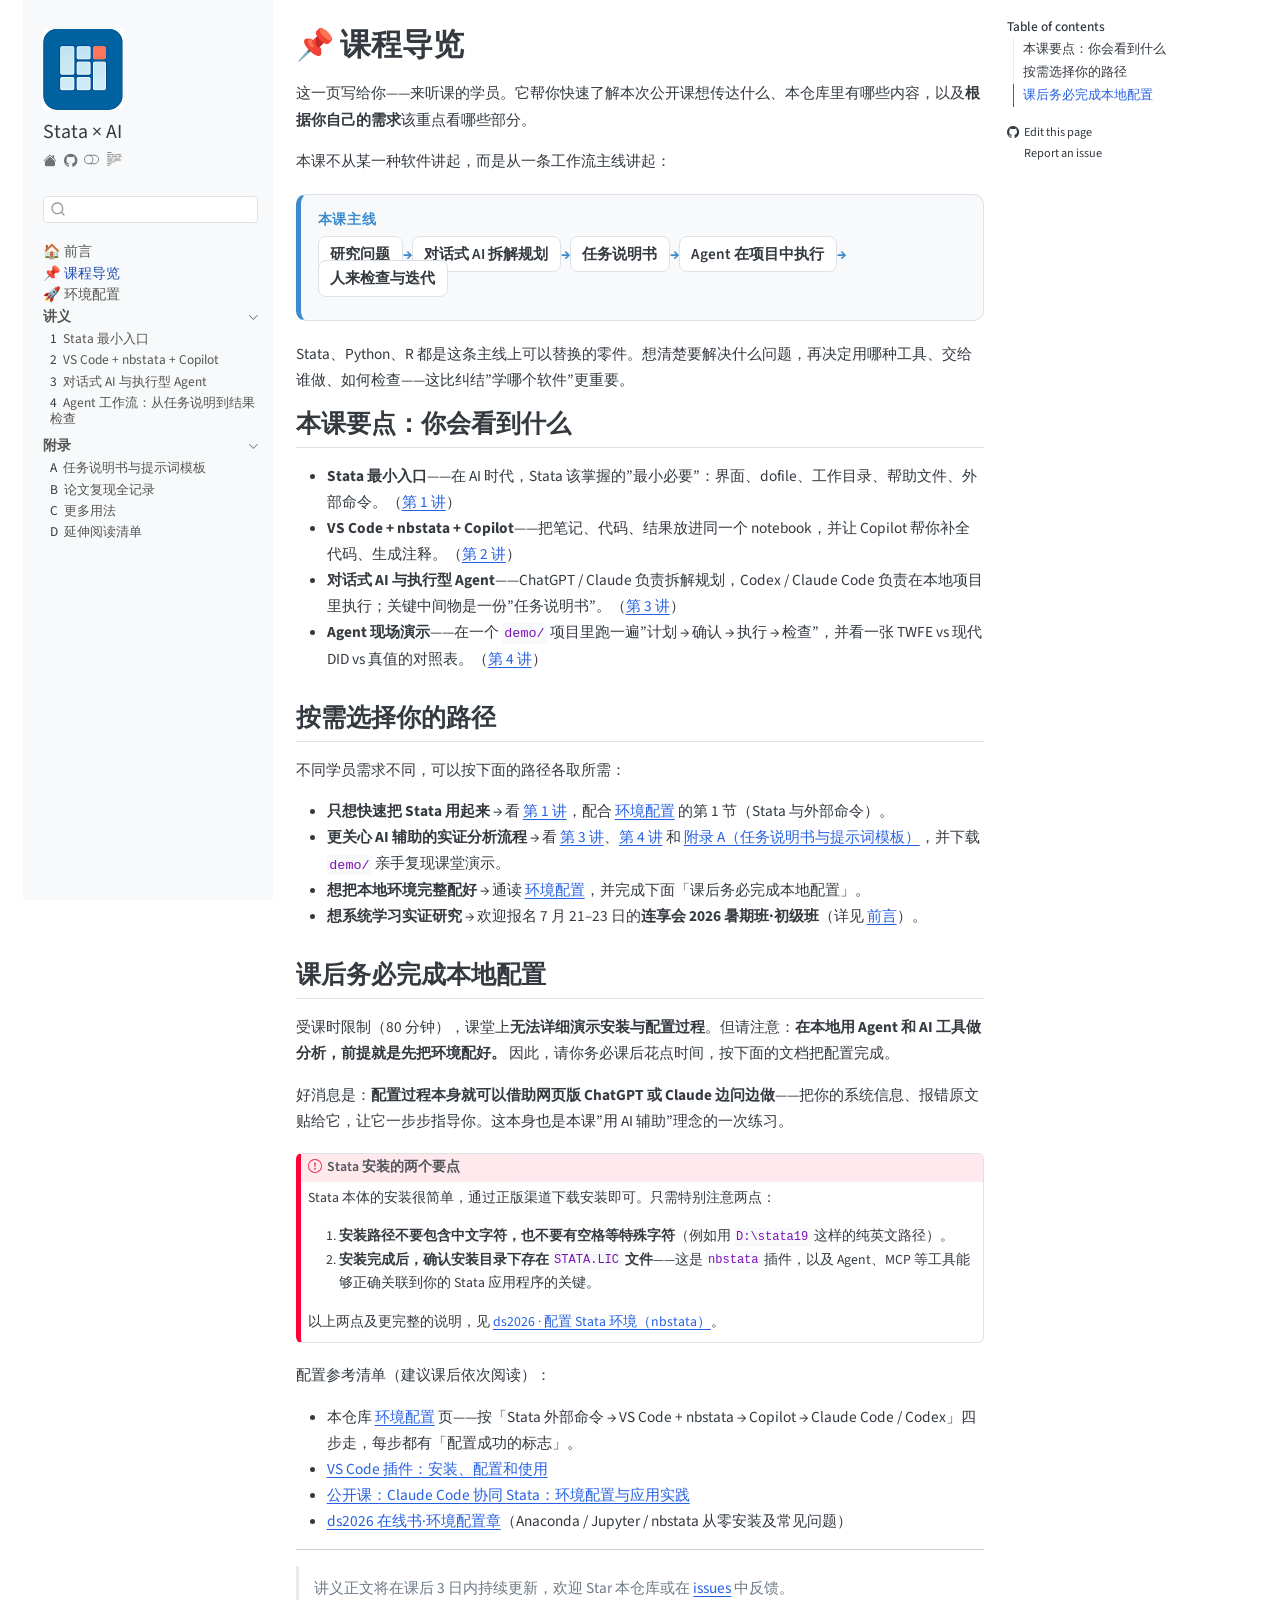
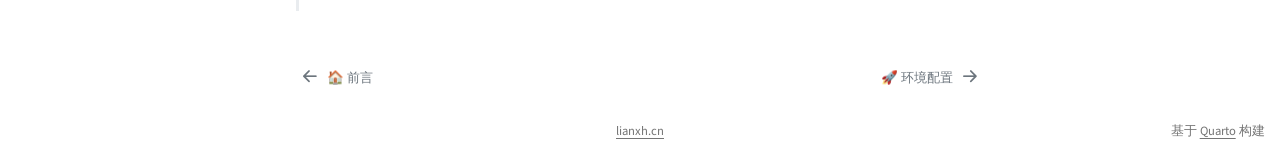
==== commit 8038f5b9: "主线工作流改为醒目的流程块（.flow-box，明暗主题自适应）：index/outline Co-Authored-By: Claude Opus 4.8 (1M context) <noreply" ====
--- a/docs/outline.html
+++ b/docs/outline.html
@@ -251,7 +251,12 @@
 
 <p>这一页写给你——来听课的学员。它帮你快速了解本次公开课想传达什么、本仓库里有哪些内容，以及<strong>根据你自己的需求</strong>该重点看哪些部分。</p>
 <p>本课不从某一种软件讲起，而是从一条工作流主线讲起：</p>
-<pre class="text"><code>研究问题 → 对话式 AI 拆解规划 → 任务说明书 → Agent 在项目中执行 → 人来检查与迭代</code></pre>
+<div class="flow-box">
+<span class="flow-title">本课主线</span>
+<div class="flow-steps">
+<p><span class="step">研究问题</span><span class="arrow">→</span><span class="step">对话式 AI 拆解规划</span><span class="arrow">→</span><span class="step">任务说明书</span><span class="arrow">→</span><span class="step">Agent 在项目中执行</span><span class="arrow">→</span><span class="step">人来检查与迭代</span></p>
+</div>
+</div>
 <p>Stata、Python、R 都是这条主线上可以替换的零件。想清楚要解决什么问题，再决定用哪种工具、交给谁做、如何检查——这比纠结”学哪个软件”更重要。</p>
 <section id="本课要点你会看到什么" class="level2">
 <h2 class="anchored" data-anchor-id="本课要点你会看到什么">本课要点：你会看到什么</h2>
--- a/docs/styles.css
+++ b/docs/styles.css
@@ -8,6 +8,43 @@
 
 .sidebar-item-section > .sidebar-item-container > .sidebar-item-text .menu-text,
 .sidebar-item-section > .sidebar-item-container > .sidebar-link .menu-text {
+  font-weight: 700;
+}
+
+/* 工作流「流程块」：醒目展示 研究问题 → … → 迭代（明暗主题自适应） */
+.flow-box {
+  border: 1px solid var(--bs-border-color);
+  border-left: 5px solid #3d8bcd;
+  border-radius: 10px;
+  padding: 0.9rem 1.1rem;
+  margin: 1.3rem 0;
+  background: var(--bs-tertiary-bg, rgba(61, 139, 205, 0.06));
+}
+.flow-box .flow-title {
+  display: block;
+  font-weight: 700;
+  font-size: 0.9em;
+  color: #3d8bcd;
+  letter-spacing: 0.04em;
+  margin-bottom: 0.65rem;
+}
+.flow-box .flow-steps {
+  display: flex;
+  flex-wrap: wrap;
+  align-items: center;
+  gap: 0.5rem 0.55rem;
+  line-height: 1.6;
+}
+.flow-box .step {
+  background: var(--bs-body-bg);
+  border: 1px solid var(--bs-border-color);
+  border-radius: 8px;
+  padding: 0.4em 0.75em;
+  font-weight: 600;
+  white-space: nowrap;
+}
+.flow-box .arrow {
+  color: #3d8bcd;
   font-weight: 700;
 }
 
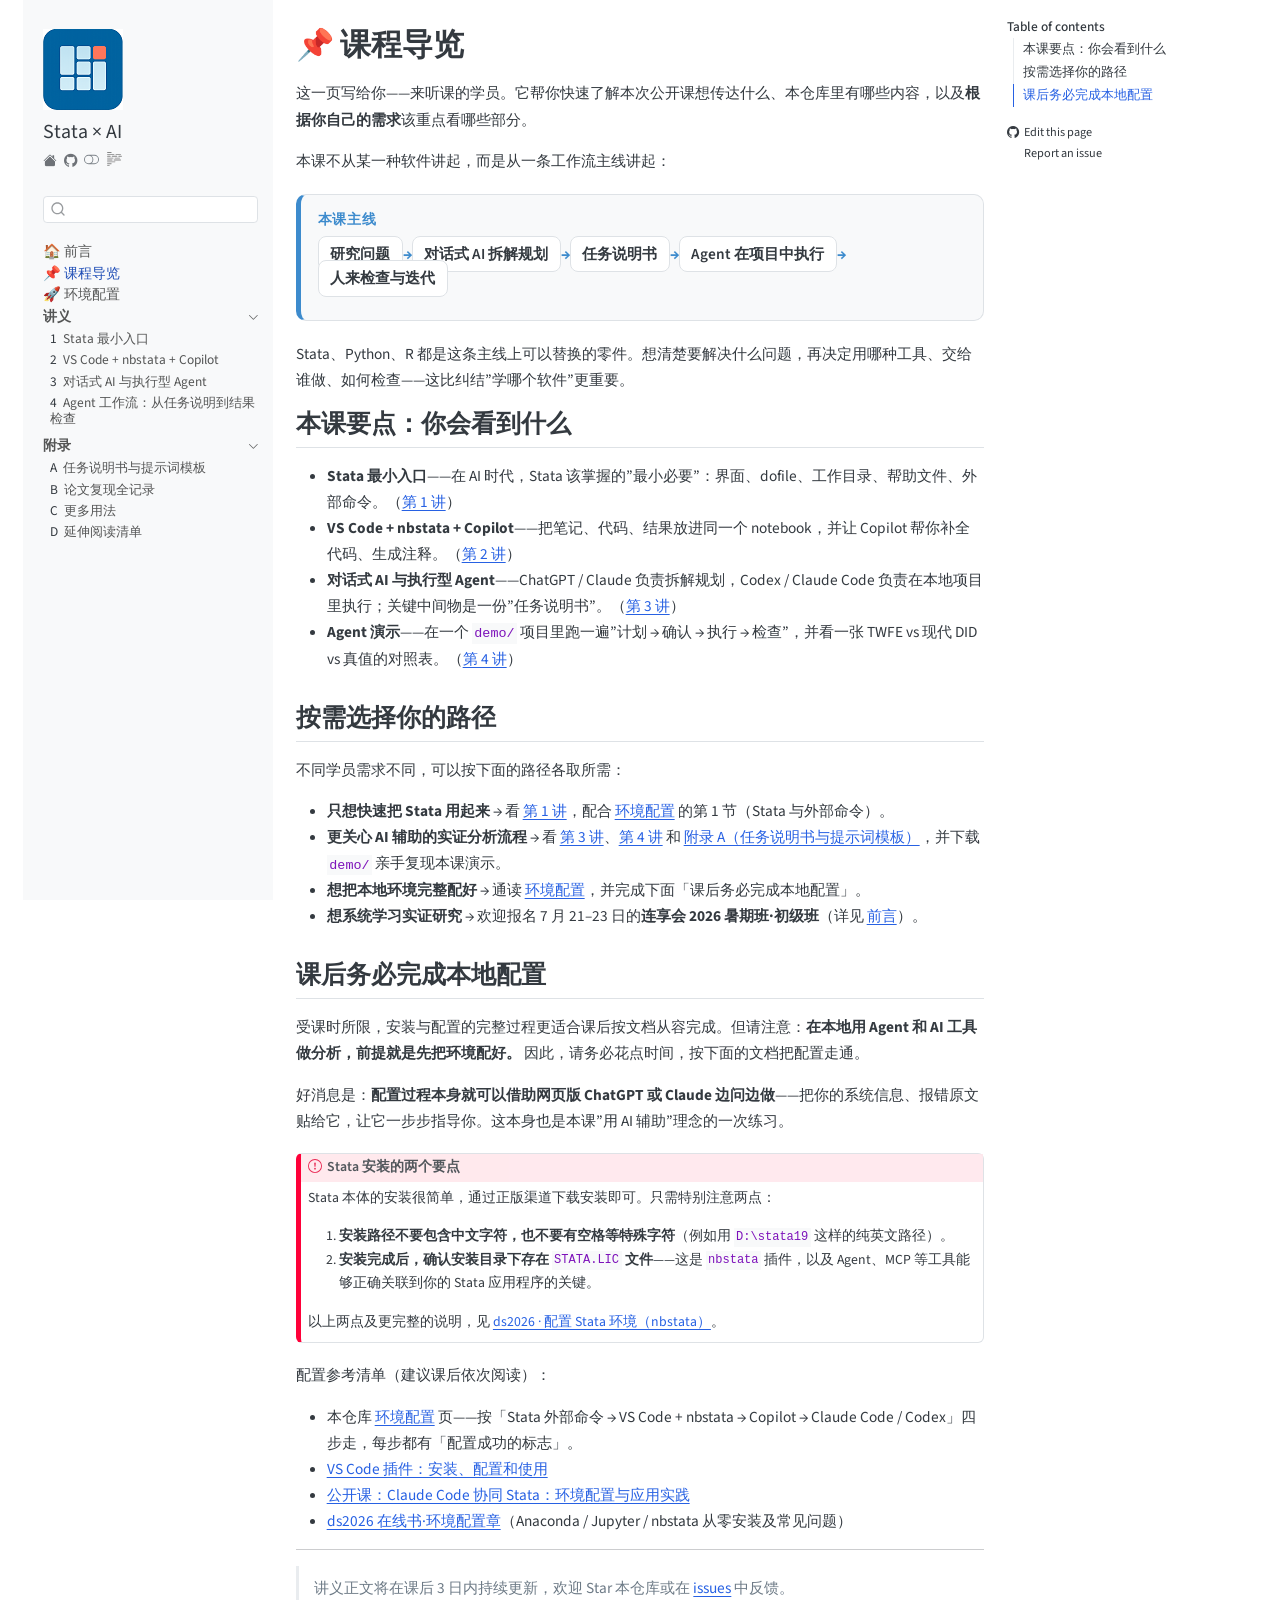
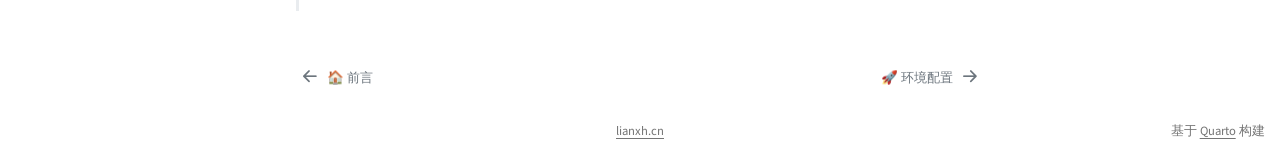
==== commit 2be3e315: "全站改为最终授课语气；A/B/C/D 阅读体验增强 - 语气：清除『我会/不细讲/课上我/两页slide/预跑成果』等过程性表述，改用『若需了解…请参阅…』 - A：第3/4讲工作流做成 .flow-" ====
--- a/docs/outline.html
+++ b/docs/outline.html
@@ -264,7 +264,7 @@
 <li><strong>Stata 最小入口</strong>——在 AI 时代，Stata 该掌握的”最小必要”：界面、dofile、工作目录、帮助文件、外部命令。（<a href="./lectures/01_stata_basics.html">第 1 讲</a>）</li>
 <li><strong>VS Code + nbstata + Copilot</strong>——把笔记、代码、结果放进同一个 notebook，并让 Copilot 帮你补全代码、生成注释。（<a href="./lectures/02_vscode_nbstata.html">第 2 讲</a>）</li>
 <li><strong>对话式 AI 与执行型 Agent</strong>——ChatGPT / Claude 负责拆解规划，Codex / Claude Code 负责在本地项目里执行；关键中间物是一份”任务说明书”。（<a href="./lectures/03_ai_vs_agent.html">第 3 讲</a>）</li>
-<li><strong>Agent 现场演示</strong>——在一个 <code>demo/</code> 项目里跑一遍”计划 → 确认 → 执行 → 检查”，并看一张 TWFE vs 现代 DID vs 真值的对照表。（<a href="./lectures/04_agent_workflow.html">第 4 讲</a>）</li>
+<li><strong>Agent 演示</strong>——在一个 <code>demo/</code> 项目里跑一遍”计划 → 确认 → 执行 → 检查”，并看一张 TWFE vs 现代 DID vs 真值的对照表。（<a href="./lectures/04_agent_workflow.html">第 4 讲</a>）</li>
 </ul>
 </section>
 <section id="按需选择你的路径" class="level2">
@@ -272,14 +272,14 @@
 <p>不同学员需求不同，可以按下面的路径各取所需：</p>
 <ul>
 <li><strong>只想快速把 Stata 用起来</strong> → 看 <a href="./lectures/01_stata_basics.html">第 1 讲</a>，配合 <a href="./settings.html">环境配置</a> 的第 1 节（Stata 与外部命令）。</li>
-<li><strong>更关心 AI 辅助的实证分析流程</strong> → 看 <a href="./lectures/03_ai_vs_agent.html">第 3 讲</a>、<a href="./lectures/04_agent_workflow.html">第 4 讲</a> 和 <a href="./appendix/A_prompt_templates.html">附录 A（任务说明书与提示词模板）</a>，并下载 <code>demo/</code> 亲手复现课堂演示。</li>
+<li><strong>更关心 AI 辅助的实证分析流程</strong> → 看 <a href="./lectures/03_ai_vs_agent.html">第 3 讲</a>、<a href="./lectures/04_agent_workflow.html">第 4 讲</a> 和 <a href="./appendix/A_prompt_templates.html">附录 A（任务说明书与提示词模板）</a>，并下载 <code>demo/</code> 亲手复现本课演示。</li>
 <li><strong>想把本地环境完整配好</strong> → 通读 <a href="./settings.html">环境配置</a>，并完成下面「课后务必完成本地配置」。</li>
 <li><strong>想系统学习实证研究</strong> → 欢迎报名 7 月 21–23 日的<strong>连享会 2026 暑期班·初级班</strong>（详见 <a href="./index.html">前言</a>）。</li>
 </ul>
 </section>
 <section id="课后务必完成本地配置" class="level2">
 <h2 class="anchored" data-anchor-id="课后务必完成本地配置">课后务必完成本地配置</h2>
-<p>受课时限制（80 分钟），课堂上<strong>无法详细演示安装与配置过程</strong>。但请注意：<strong>在本地用 Agent 和 AI 工具做分析，前提就是先把环境配好。</strong> 因此，请你务必课后花点时间，按下面的文档把配置完成。</p>
+<p>受课时所限，安装与配置的完整过程更适合课后按文档从容完成。但请注意：<strong>在本地用 Agent 和 AI 工具做分析，前提就是先把环境配好。</strong> 因此，请务必花点时间，按下面的文档把配置走通。</p>
 <p>好消息是：<strong>配置过程本身就可以借助网页版 ChatGPT 或 Claude 边问边做</strong>——把你的系统信息、报错原文贴给它，让它一步步指导你。这本身也是本课”用 AI 辅助”理念的一次练习。</p>
 <div class="callout callout-style-default callout-important callout-titled">
 <div class="callout-header d-flex align-content-center">
--- a/docs/styles.css
+++ b/docs/styles.css
@@ -9,6 +9,17 @@
 .sidebar-item-section > .sidebar-item-container > .sidebar-item-text .menu-text,
 .sidebar-item-section > .sidebar-item-container > .sidebar-link .menu-text {
   font-weight: 700;
+}
+
+/* 关键「金句」高亮块（明暗主题自适应） */
+.keypoint {
+  border-left: 5px solid #e8935a;
+  background: var(--bs-tertiary-bg, rgba(232, 147, 90, 0.08));
+  border-radius: 0 10px 10px 0;
+  padding: 0.85rem 1.15rem;
+  margin: 1.3rem 0;
+  font-size: 1.06em;
+  font-weight: 600;
 }
 
 /* 工作流「流程块」：醒目展示 研究问题 → … → 迭代（明暗主题自适应） */
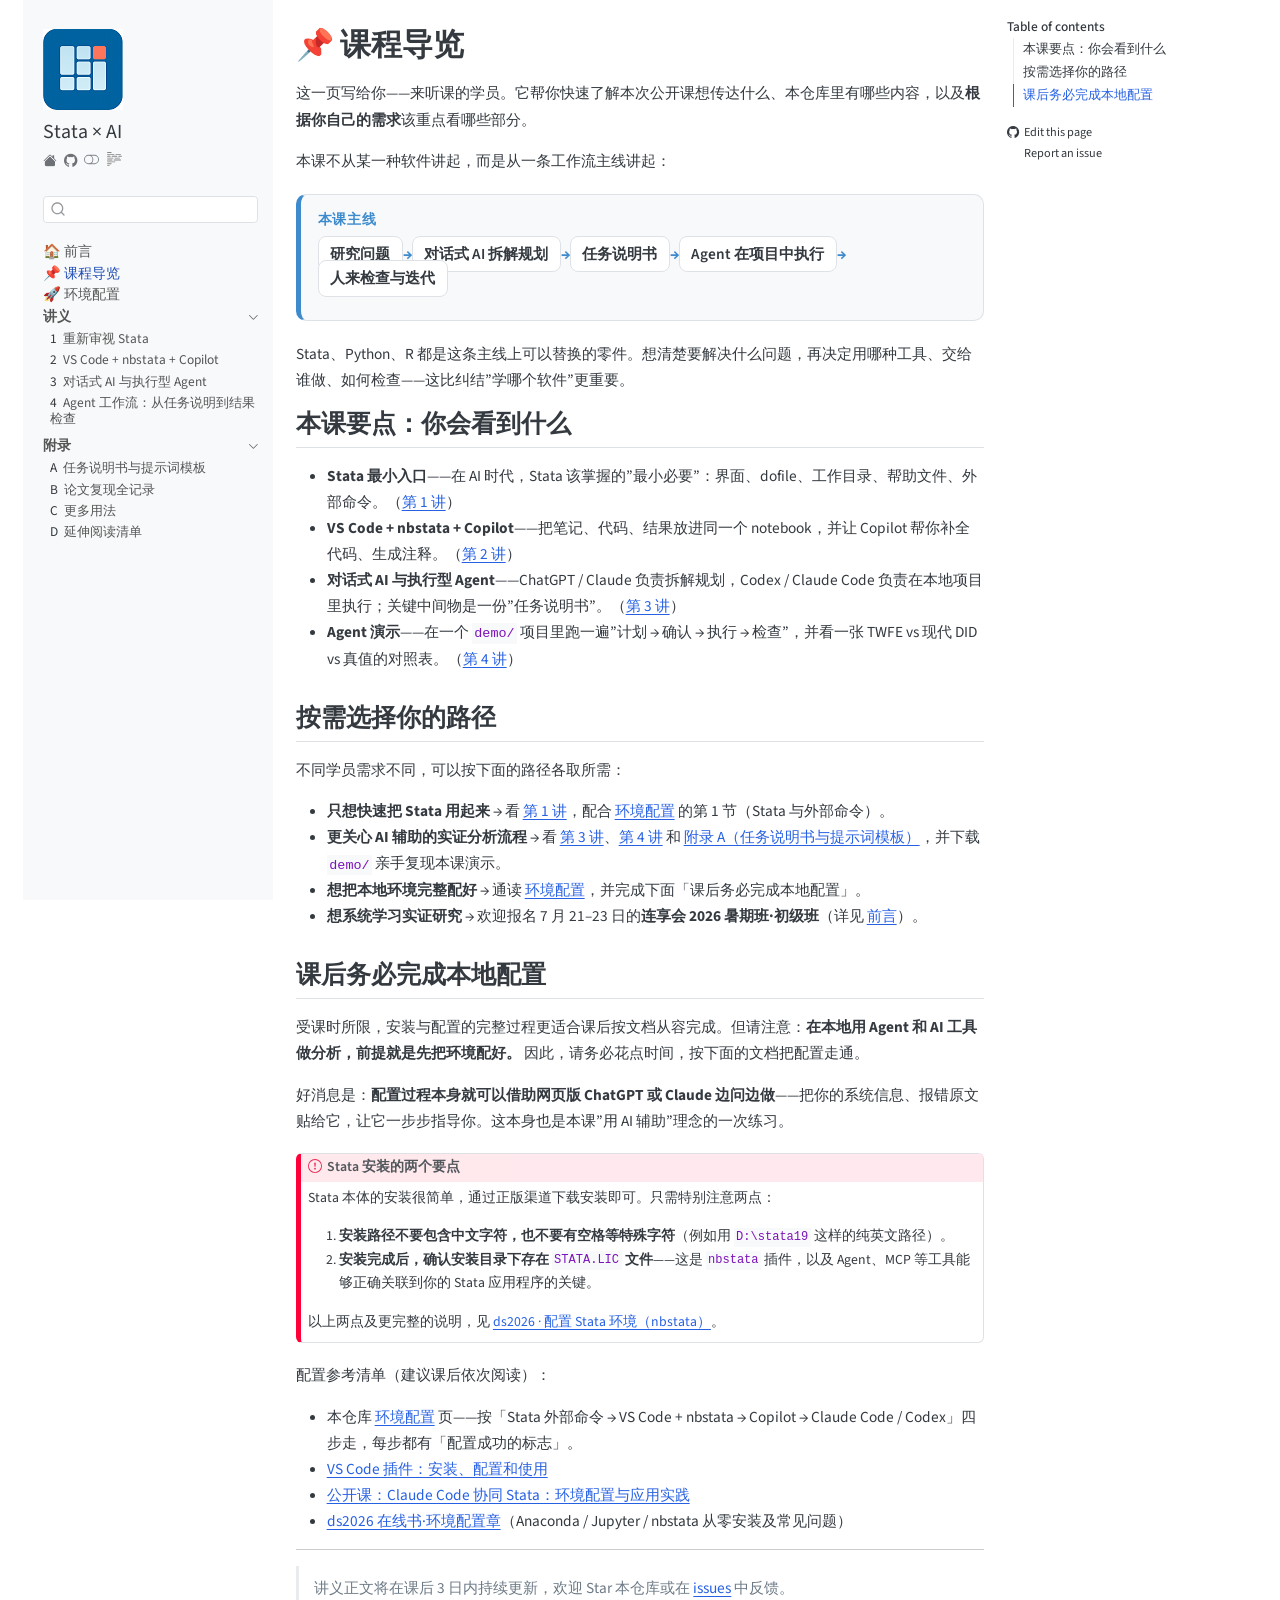
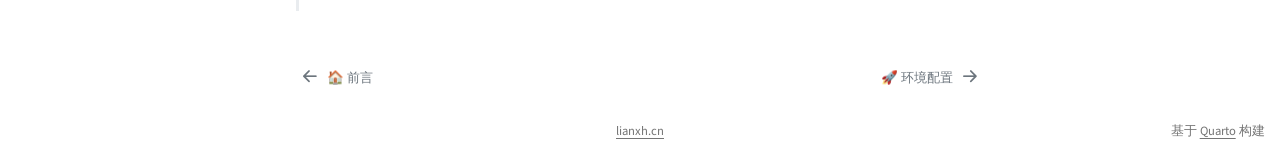
==== commit fff3c333: "分章微调：index暑期班块(加分隔线+链接+海报可点)；01改名『重新审视 Stata』、小节改『动手走一遍』；04推文补链接(1858)；附录A四个模板改 callout(保留代码块复制) Co-" ====
--- a/docs/outline.html
+++ b/docs/outline.html
@@ -153,7 +153,7 @@
           <li class="sidebar-item">
   <div class="sidebar-item-container"> 
   <a href="./lectures/01_stata_basics.html" class="sidebar-item-text sidebar-link">
- <span class="menu-text"><span class="chapter-number">1</span>&nbsp; <span class="chapter-title">Stata 最小入口</span></span></a>
+ <span class="menu-text"><span class="chapter-number">1</span>&nbsp; <span class="chapter-title">重新审视 Stata</span></span></a>
   </div>
 </li>
           <li class="sidebar-item">
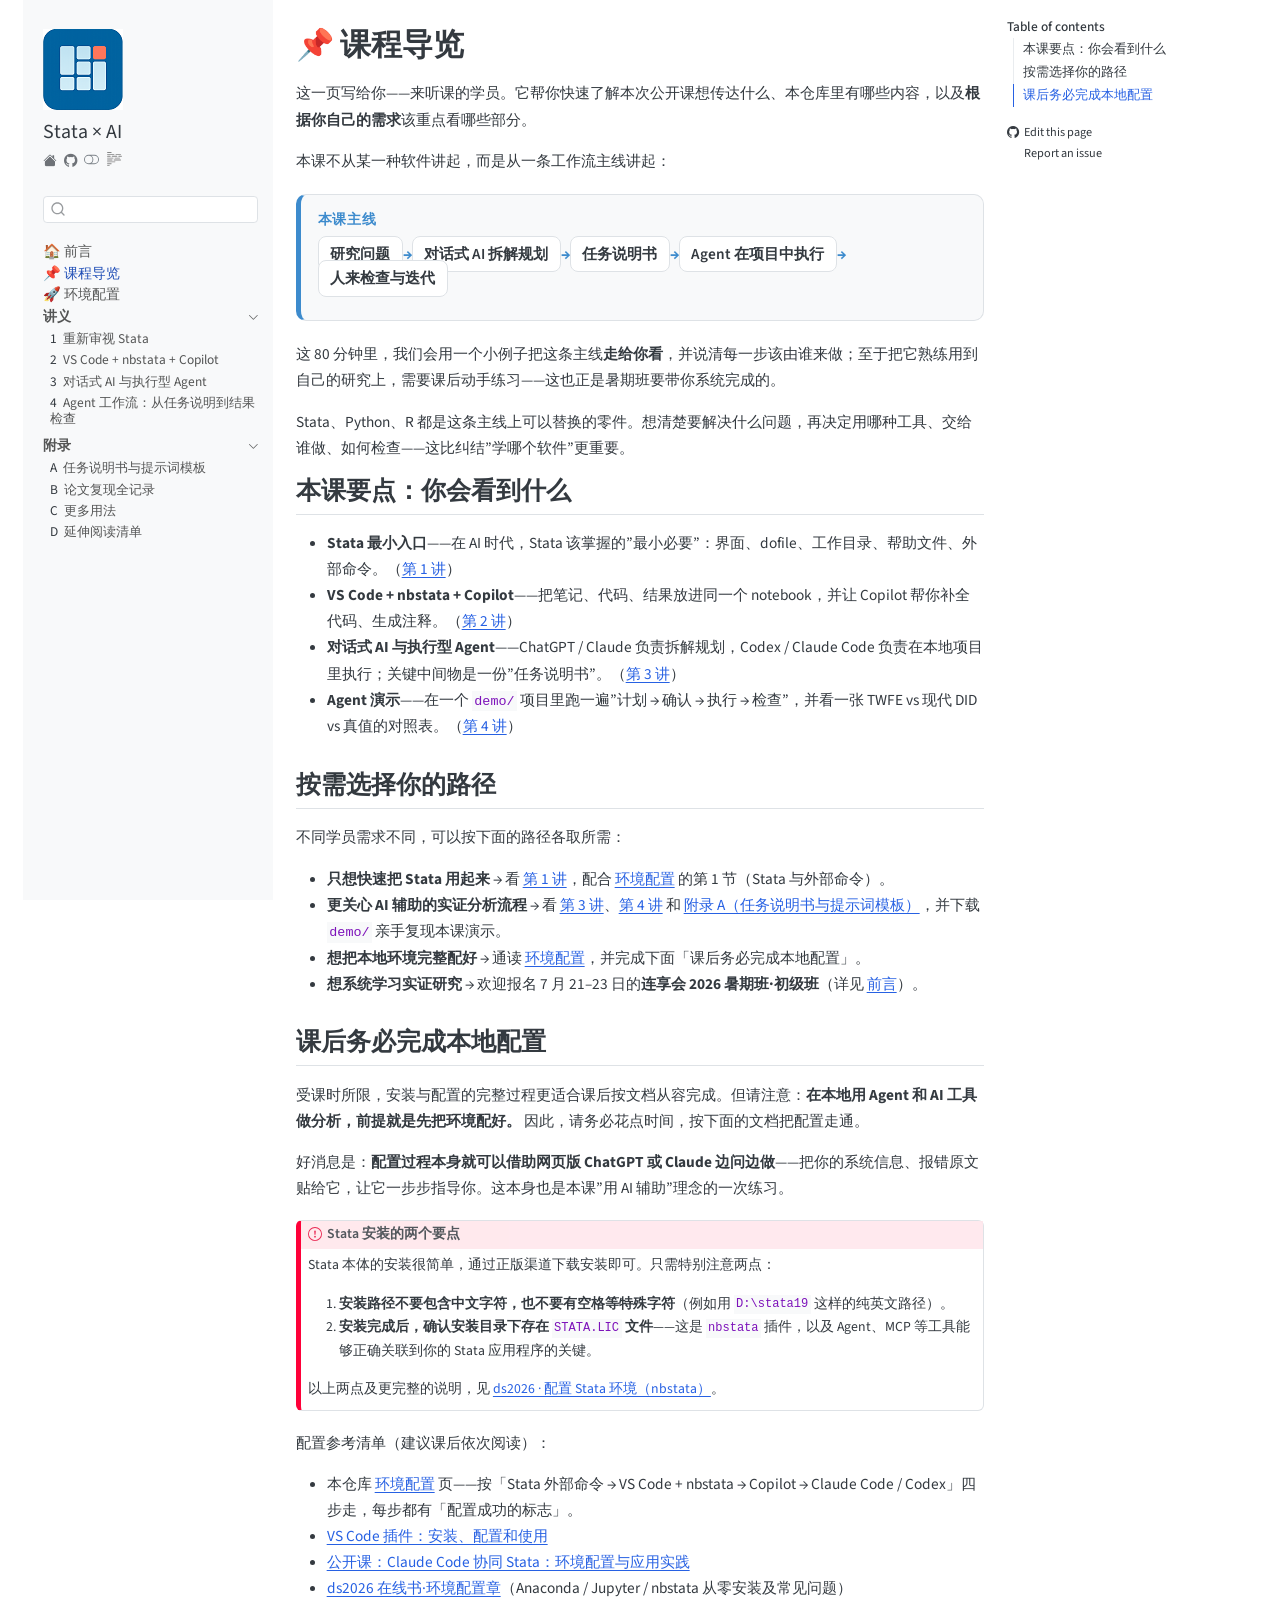
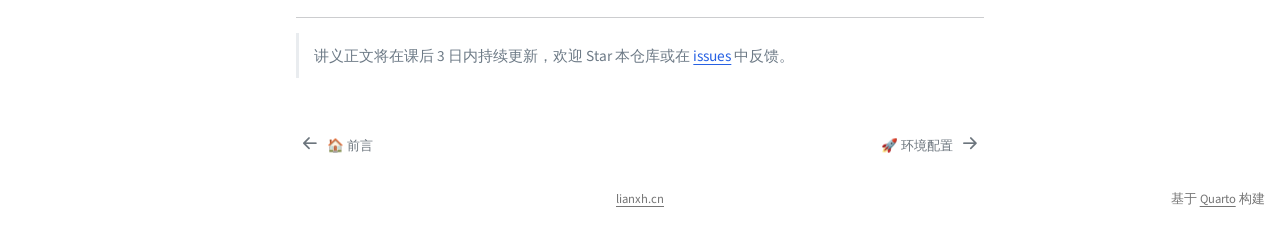
==== commit b3d87e3b: "outline：在『本课主线』框下补充诚实的授课范围说明（80分钟为导览+演示，非完整研究训练） Co-Authored-By: Claude Opus 4.8 (1M context) <norep" ====
--- a/docs/outline.html
+++ b/docs/outline.html
@@ -257,6 +257,7 @@
 <p><span class="step">研究问题</span><span class="arrow">→</span><span class="step">对话式 AI 拆解规划</span><span class="arrow">→</span><span class="step">任务说明书</span><span class="arrow">→</span><span class="step">Agent 在项目中执行</span><span class="arrow">→</span><span class="step">人来检查与迭代</span></p>
 </div>
 </div>
+<p>这 80 分钟里，我们会用一个小例子把这条主线<strong>走给你看</strong>，并说清每一步该由谁来做；至于把它熟练用到自己的研究上，需要课后动手练习——这也正是暑期班要带你系统完成的。</p>
 <p>Stata、Python、R 都是这条主线上可以替换的零件。想清楚要解决什么问题，再决定用哪种工具、交给谁做、如何检查——这比纠结”学哪个软件”更重要。</p>
 <section id="本课要点你会看到什么" class="level2">
 <h2 class="anchored" data-anchor-id="本课要点你会看到什么">本课要点：你会看到什么</h2>
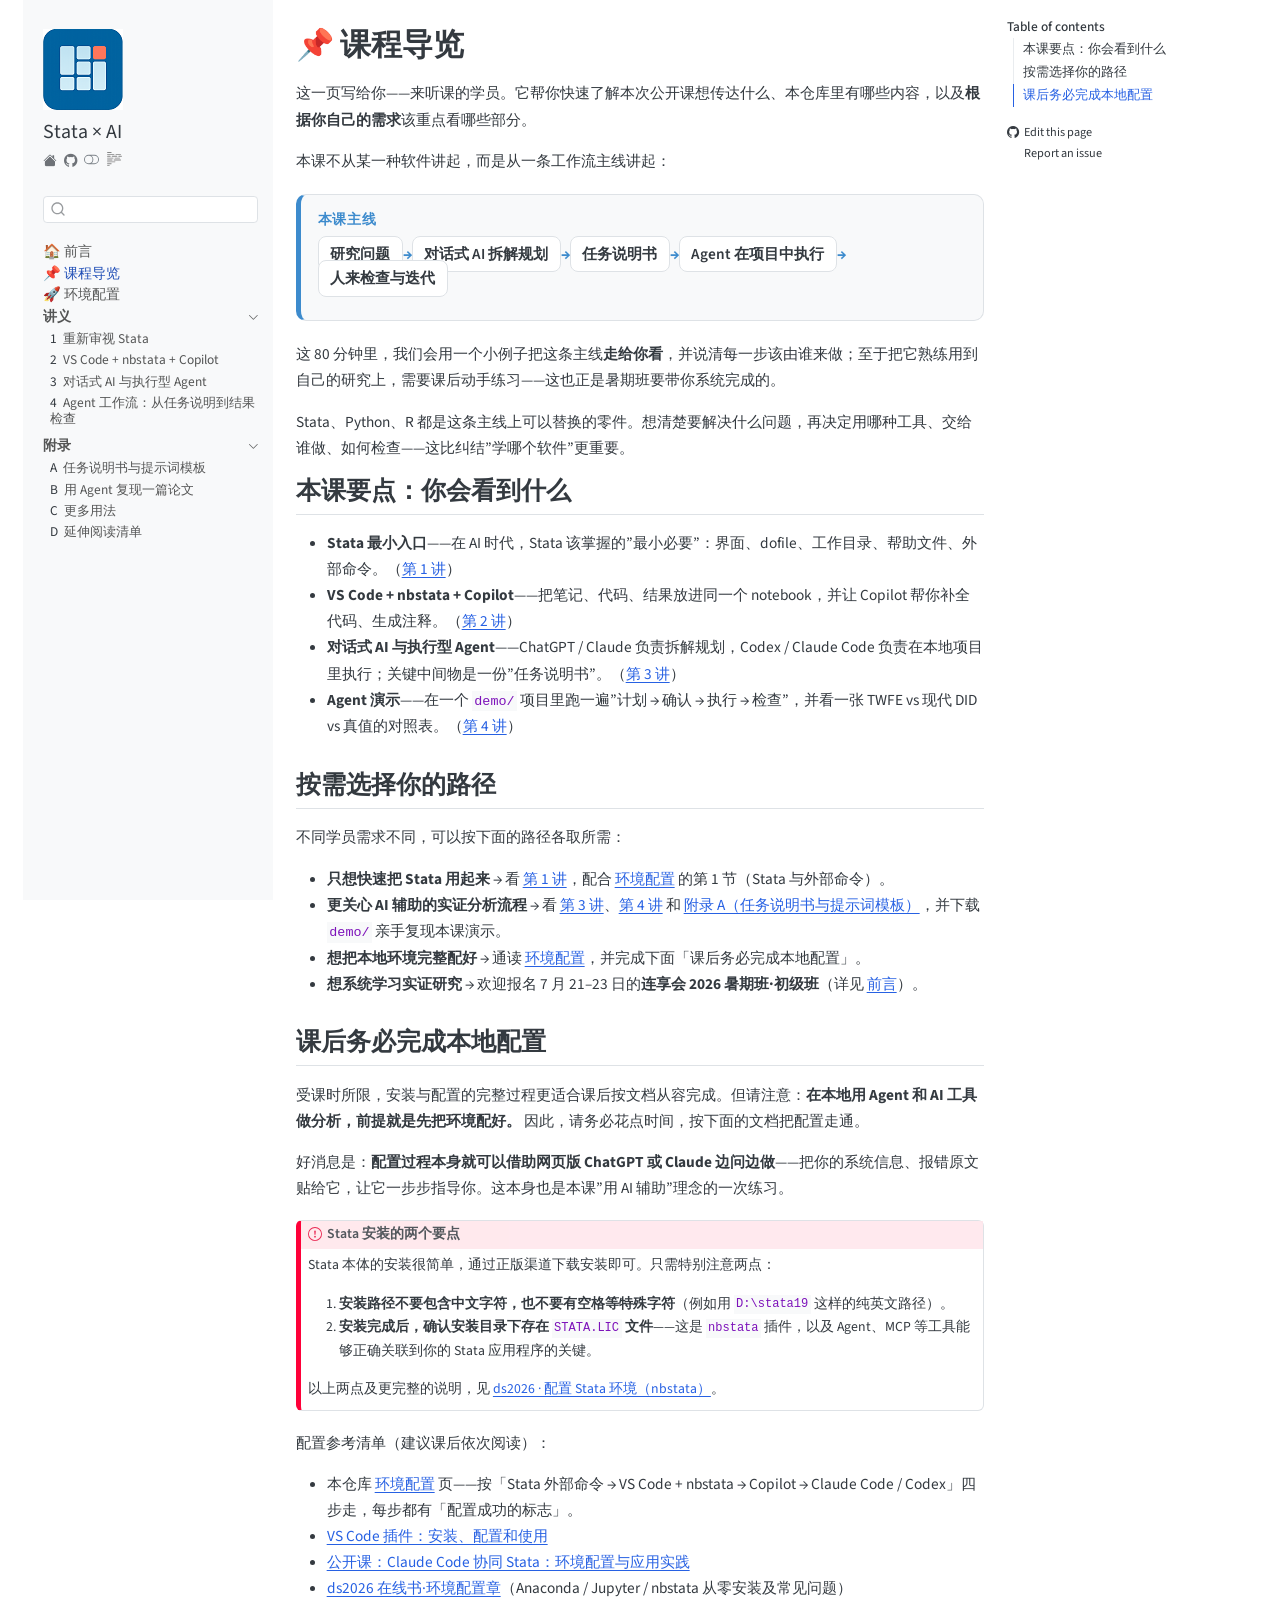
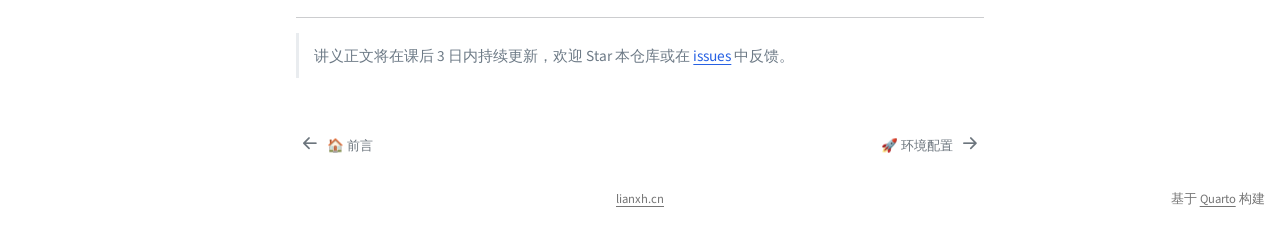
==== commit 82131a67: "附录 B/C 充实：B 改为『用 Agent 复现一篇论文』通用指南(流程块+提示词+自查清单)；C 三节各配可复制提示词 Co-Authored-By: Claude Opus 4.8 (1M co" ====
--- a/docs/outline.html
+++ b/docs/outline.html
@@ -194,7 +194,7 @@
           <li class="sidebar-item">
   <div class="sidebar-item-container"> 
   <a href="./appendix/B_replication.html" class="sidebar-item-text sidebar-link">
- <span class="menu-text"><span class="chapter-number">B</span>&nbsp; <span class="chapter-title">论文复现全记录</span></span></a>
+ <span class="menu-text"><span class="chapter-number">B</span>&nbsp; <span class="chapter-title">用 Agent 复现一篇论文</span></span></a>
   </div>
 </li>
           <li class="sidebar-item">
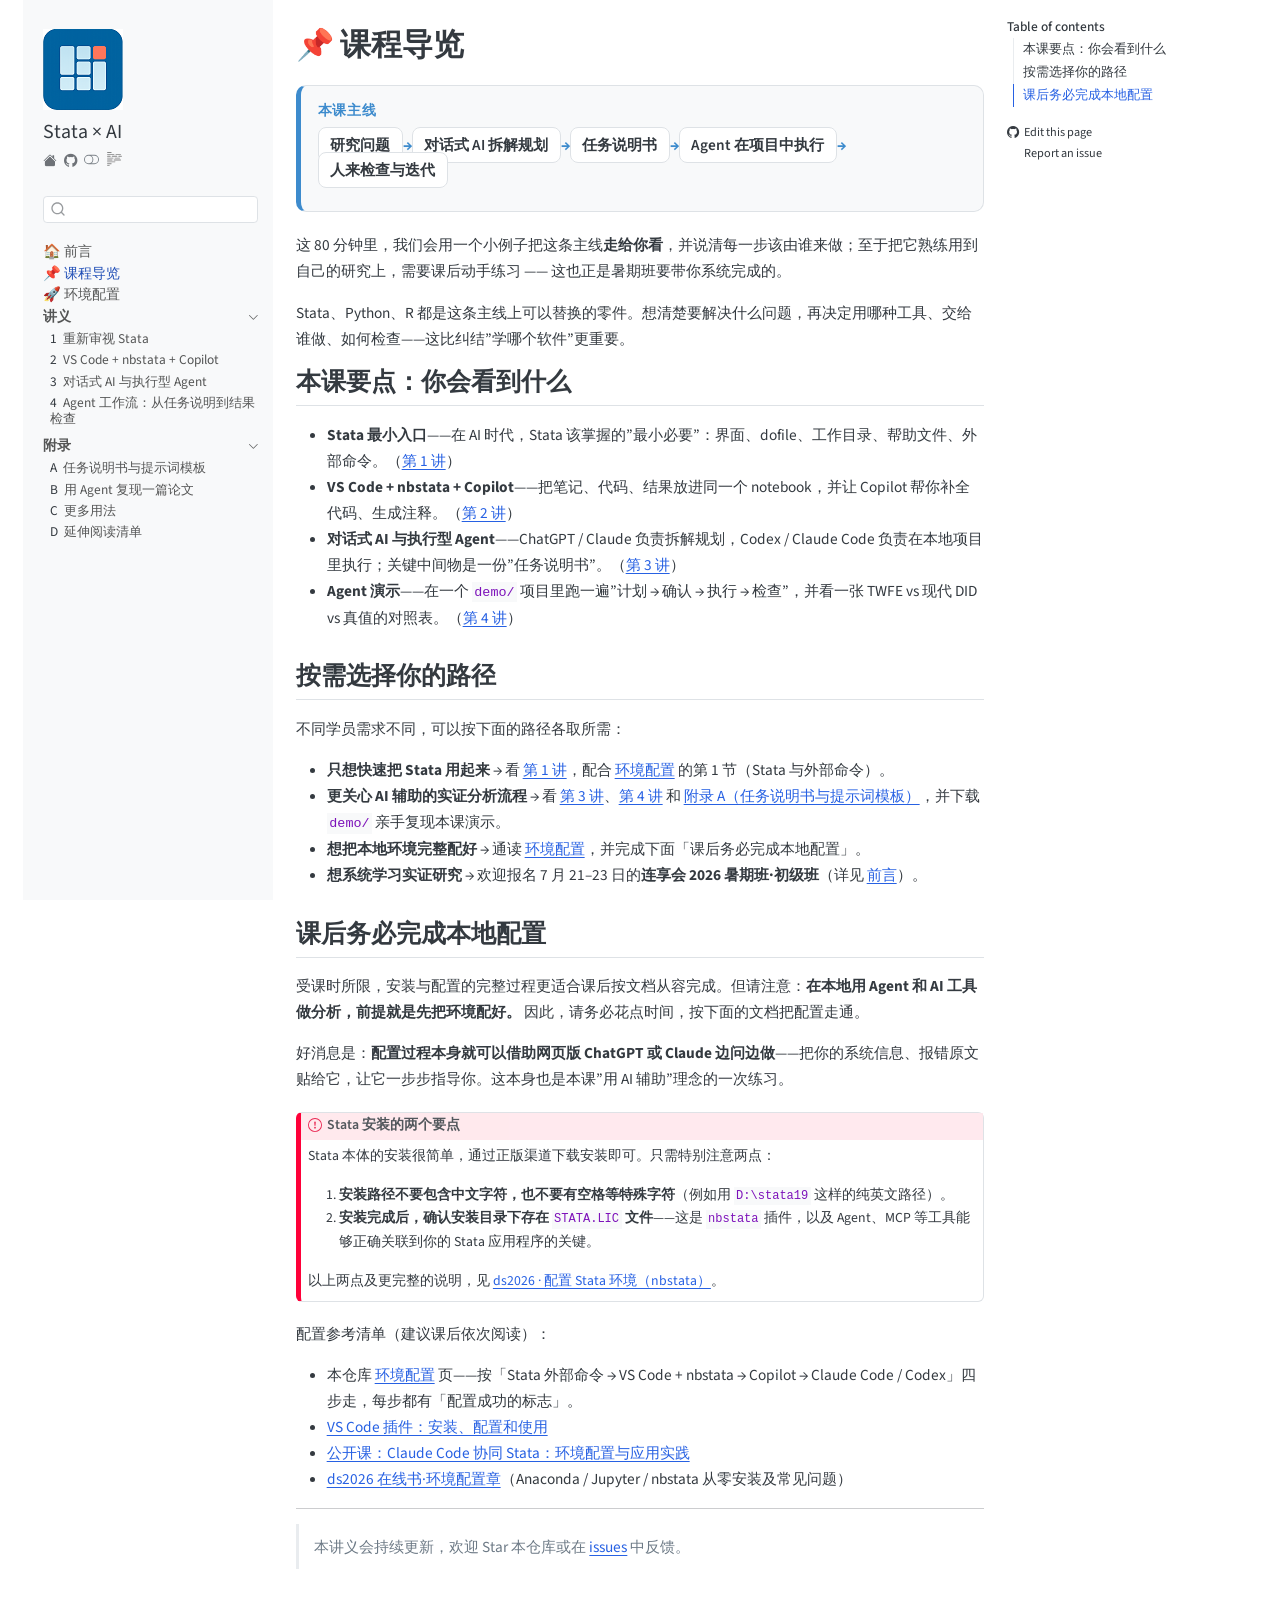
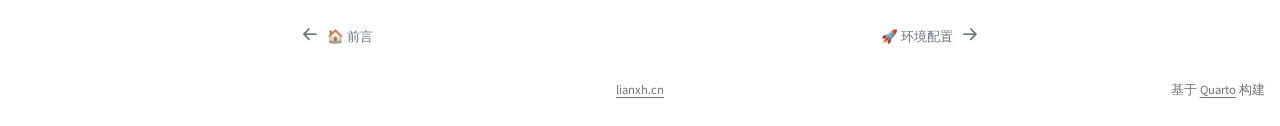
==== commit 23f487cb: "index/outline 去重：主线流程块、阅读路径、『可替换的零件』只保留在 outline；index 前言精简为 简介+如何使用(指向课程导览)+暑期班 Co-Authored-By: Cla" ====
--- a/docs/outline.html
+++ b/docs/outline.html
@@ -249,15 +249,13 @@
 </header>
 
 
-<p>这一页写给你——来听课的学员。它帮你快速了解本次公开课想传达什么、本仓库里有哪些内容，以及<strong>根据你自己的需求</strong>该重点看哪些部分。</p>
-<p>本课不从某一种软件讲起，而是从一条工作流主线讲起：</p>
 <div class="flow-box">
 <span class="flow-title">本课主线</span>
 <div class="flow-steps">
 <p><span class="step">研究问题</span><span class="arrow">→</span><span class="step">对话式 AI 拆解规划</span><span class="arrow">→</span><span class="step">任务说明书</span><span class="arrow">→</span><span class="step">Agent 在项目中执行</span><span class="arrow">→</span><span class="step">人来检查与迭代</span></p>
 </div>
 </div>
-<p>这 80 分钟里，我们会用一个小例子把这条主线<strong>走给你看</strong>，并说清每一步该由谁来做；至于把它熟练用到自己的研究上，需要课后动手练习——这也正是暑期班要带你系统完成的。</p>
+<p>这 80 分钟里，我们会用一个小例子把这条主线<strong>走给你看</strong>，并说清每一步该由谁来做；至于把它熟练用到自己的研究上，需要课后动手练习 —— 这也正是暑期班要带你系统完成的。</p>
 <p>Stata、Python、R 都是这条主线上可以替换的零件。想清楚要解决什么问题，再决定用哪种工具、交给谁做、如何检查——这比纠结”学哪个软件”更重要。</p>
 <section id="本课要点你会看到什么" class="level2">
 <h2 class="anchored" data-anchor-id="本课要点你会看到什么">本课要点：你会看到什么</h2>
@@ -309,7 +307,7 @@
 </ul>
 <hr>
 <blockquote class="blockquote">
-<p>讲义正文将在课后 3 日内持续更新，欢迎 Star 本仓库或在 <a href="https://github.com/lianxhcn/stata-ai/issues">issues</a> 中反馈。</p>
+<p>本讲义会持续更新，欢迎 Star 本仓库或在 <a href="https://github.com/lianxhcn/stata-ai/issues">issues</a> 中反馈。</p>
 </blockquote>
 
 
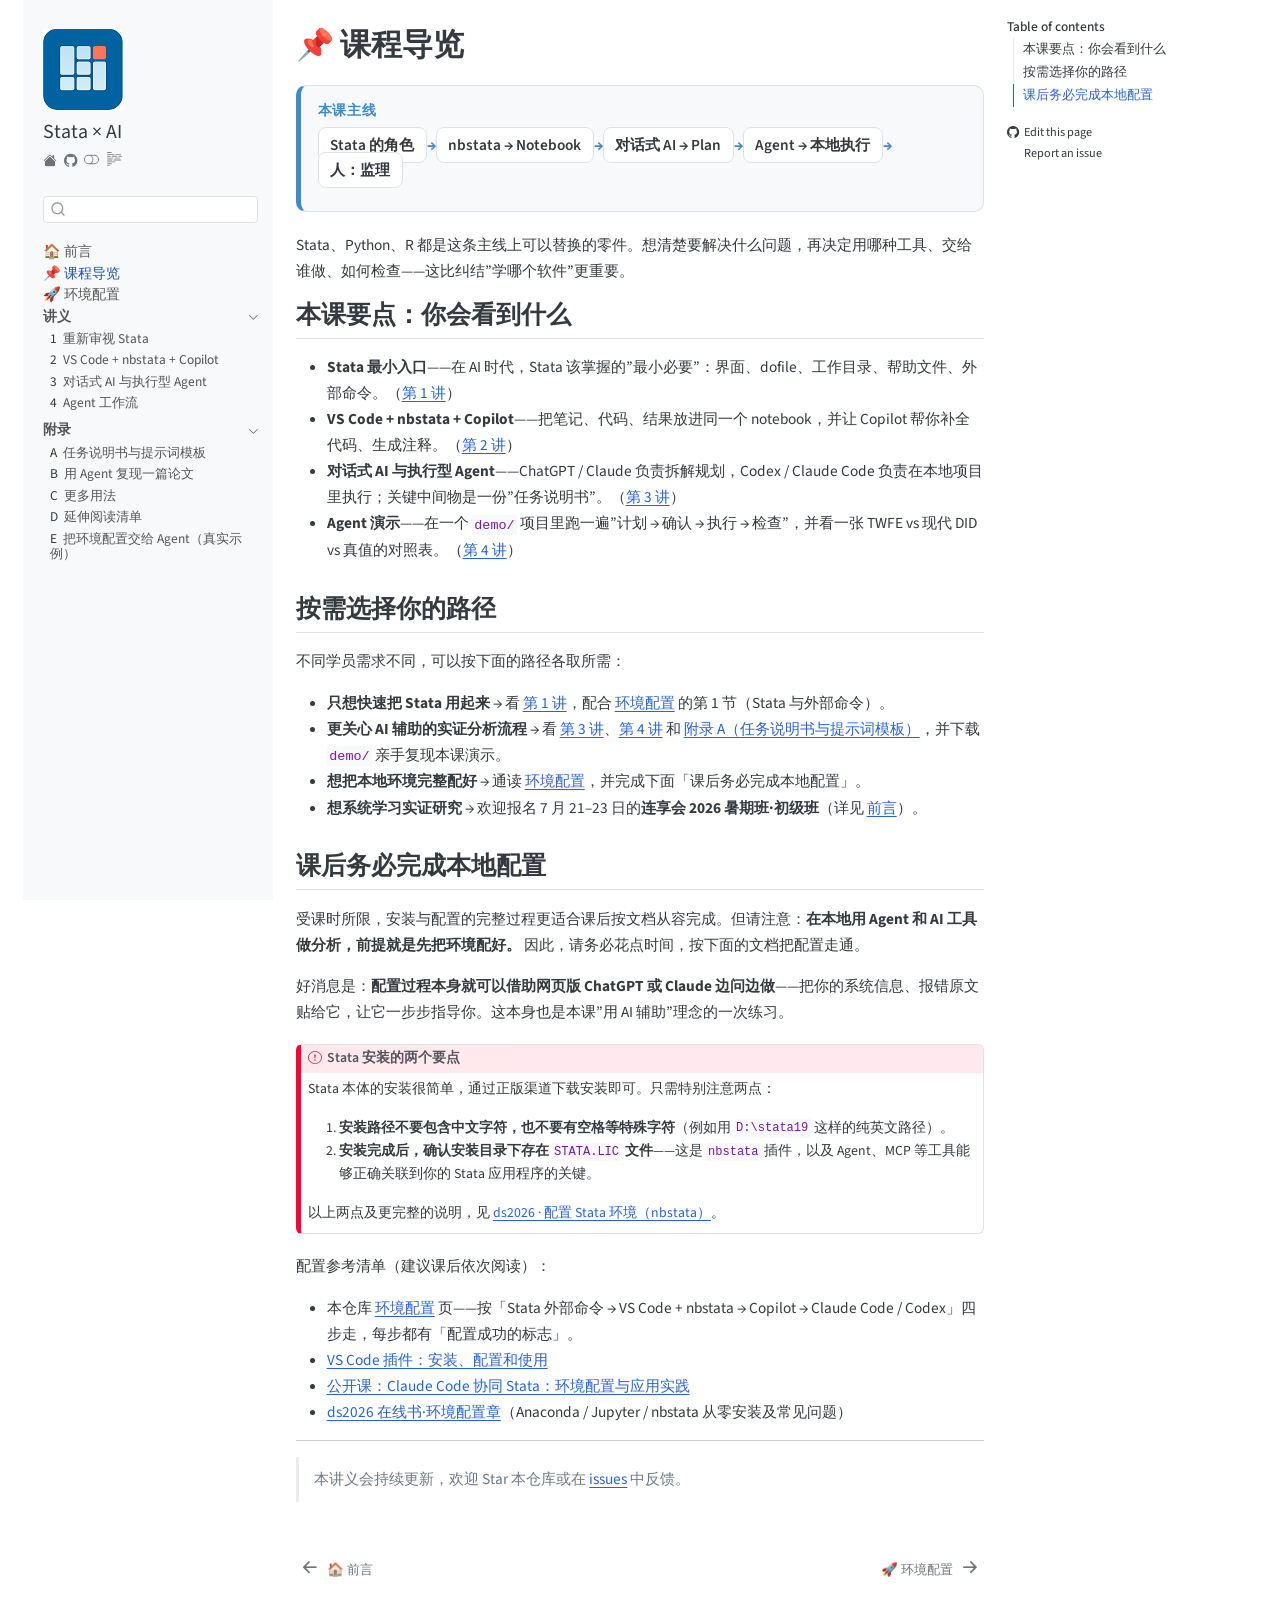
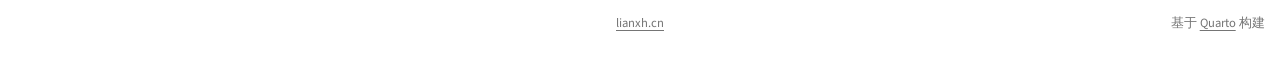
==== commit 1e0f3bb4: "附录A 增补『口语化的分阶段推进』示例（以 demo 场景补全背景）；demo 任务书填入绿色转型试点研究背景；task-plan 入库 Co-Authored-By: Claude Opus 4.8" ====
--- a/docs/outline.html
+++ b/docs/outline.html
@@ -171,7 +171,7 @@
           <li class="sidebar-item">
   <div class="sidebar-item-container"> 
   <a href="./lectures/04_agent_workflow.html" class="sidebar-item-text sidebar-link">
- <span class="menu-text"><span class="chapter-number">4</span>&nbsp; <span class="chapter-title">Agent 工作流：从任务说明到结果检查</span></span></a>
+ <span class="menu-text"><span class="chapter-number">4</span>&nbsp; <span class="chapter-title">Agent 工作流</span></span></a>
   </div>
 </li>
       </ul>
@@ -207,6 +207,12 @@
   <div class="sidebar-item-container"> 
   <a href="./appendix/D_reading_list.html" class="sidebar-item-text sidebar-link">
  <span class="menu-text"><span class="chapter-number">D</span>&nbsp; <span class="chapter-title">延伸阅读清单</span></span></a>
+  </div>
+</li>
+          <li class="sidebar-item">
+  <div class="sidebar-item-container"> 
+  <a href="./appendix/E_agent_env_setup.html" class="sidebar-item-text sidebar-link">
+ <span class="menu-text"><span class="chapter-number">E</span>&nbsp; <span class="chapter-title">把环境配置交给 Agent（真实示例）</span></span></a>
   </div>
 </li>
       </ul>
@@ -252,10 +258,9 @@
 <div class="flow-box">
 <span class="flow-title">本课主线</span>
 <div class="flow-steps">
-<p><span class="step">研究问题</span><span class="arrow">→</span><span class="step">对话式 AI 拆解规划</span><span class="arrow">→</span><span class="step">任务说明书</span><span class="arrow">→</span><span class="step">Agent 在项目中执行</span><span class="arrow">→</span><span class="step">人来检查与迭代</span></p>
+<p><span class="step">Stata 的角色</span><span class="arrow">→</span><span class="step">nbstata → Notebook</span><span class="arrow">→</span><span class="step">对话式 AI → Plan</span><span class="arrow">→</span><span class="step">Agent → 本地执行</span><span class="arrow">→</span><span class="step">人：监理</span></p>
 </div>
 </div>
-<p>这 80 分钟里，我们会用一个小例子把这条主线<strong>走给你看</strong>，并说清每一步该由谁来做；至于把它熟练用到自己的研究上，需要课后动手练习 —— 这也正是暑期班要带你系统完成的。</p>
 <p>Stata、Python、R 都是这条主线上可以替换的零件。想清楚要解决什么问题，再决定用哪种工具、交给谁做、如何检查——这比纠结”学哪个软件”更重要。</p>
 <section id="本课要点你会看到什么" class="level2">
 <h2 class="anchored" data-anchor-id="本课要点你会看到什么">本课要点：你会看到什么</h2>
